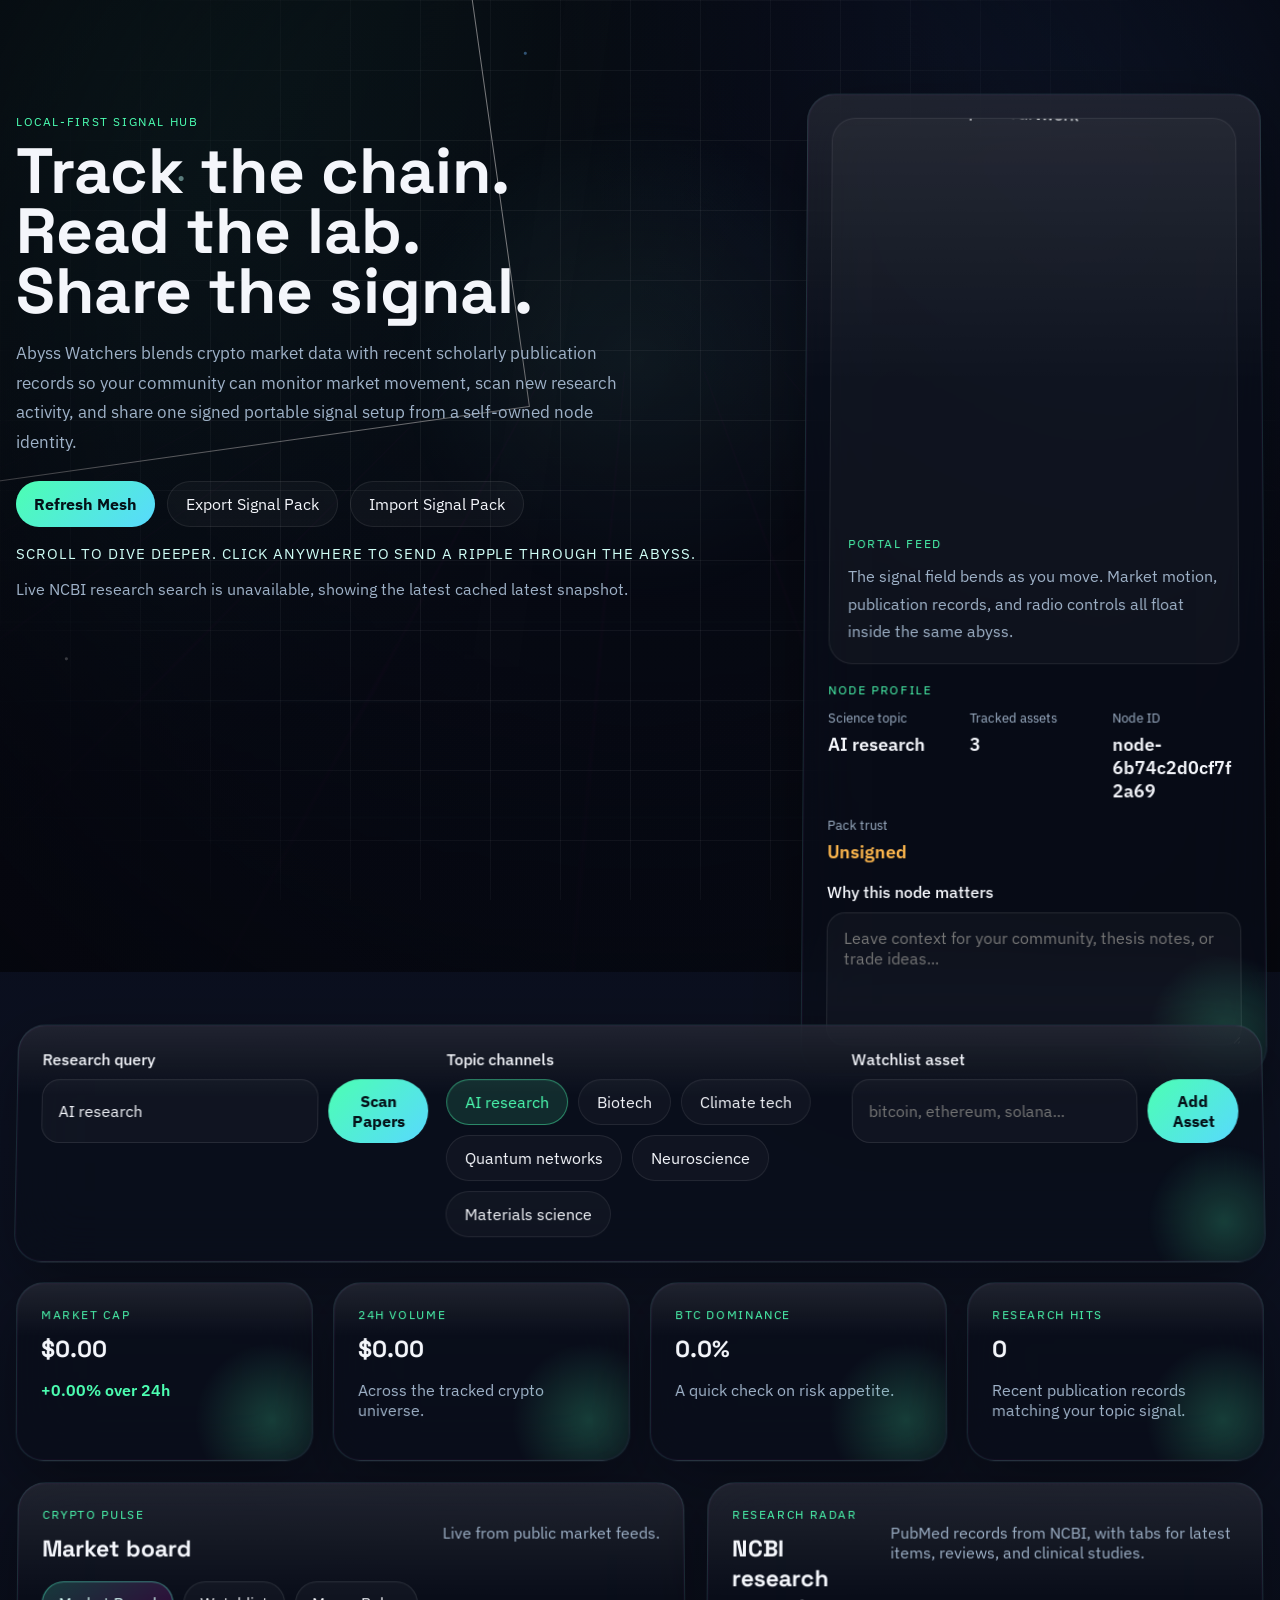
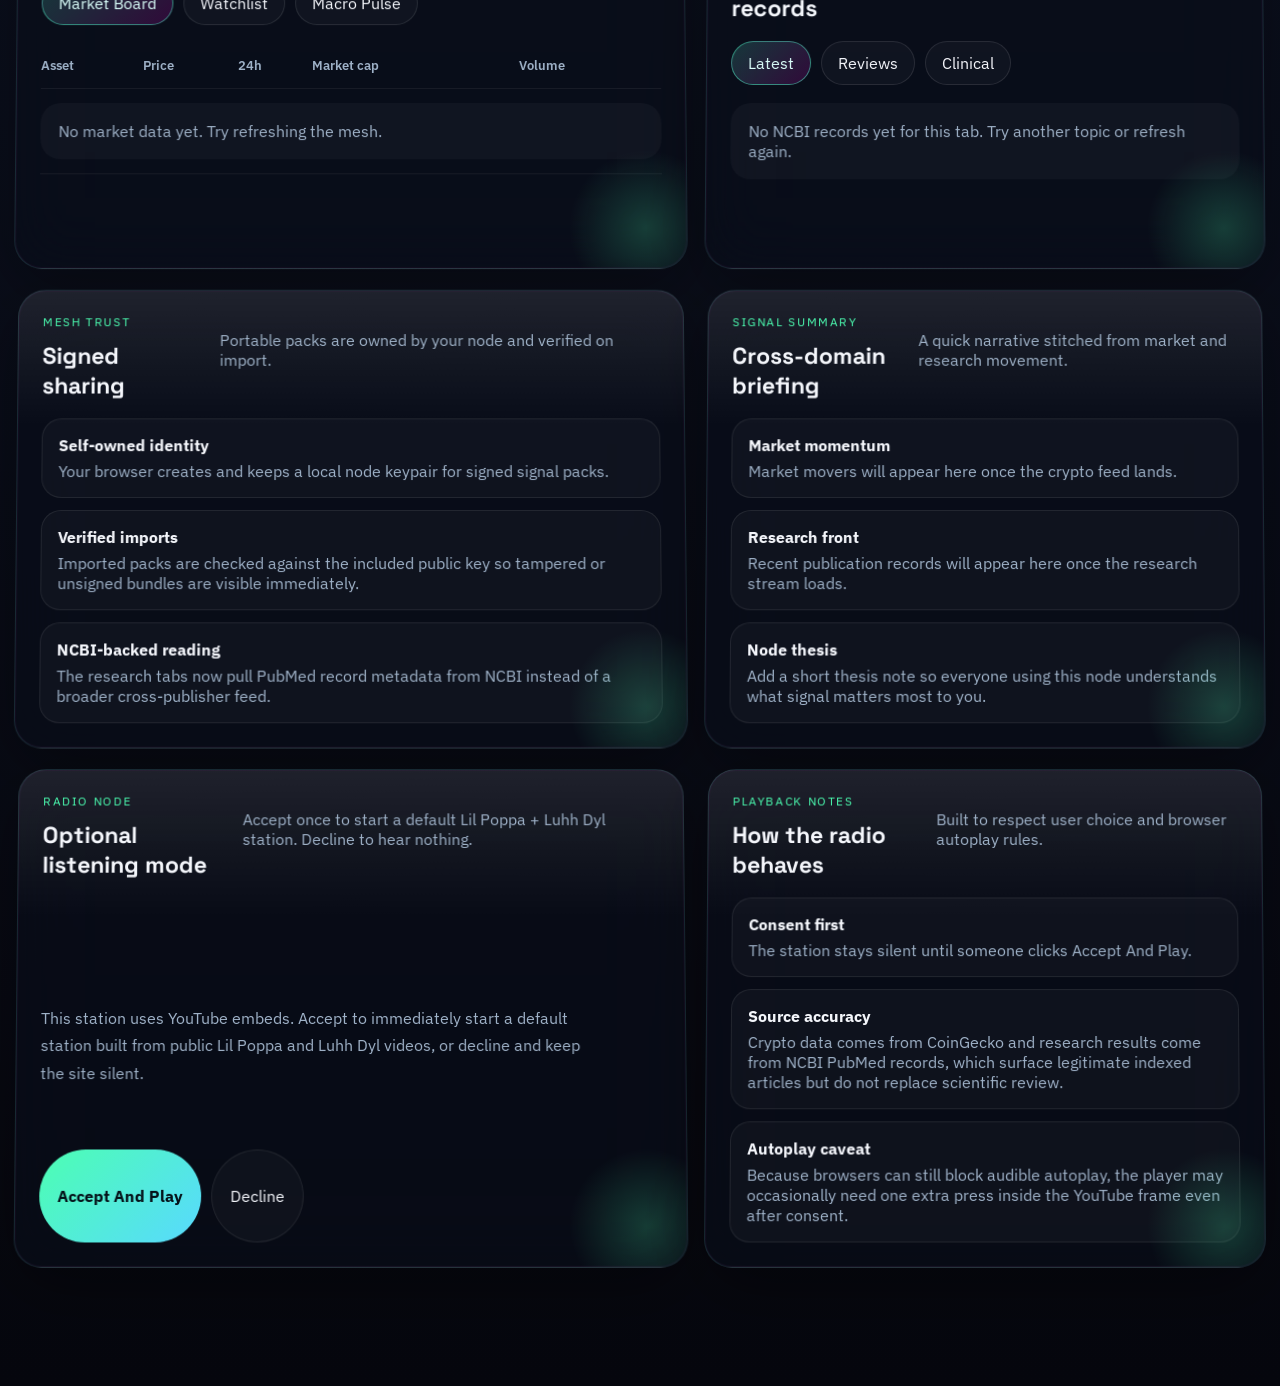
==== index.html @ 4e2d0e98 "Add files via upload" ====
<!doctype html>
<html lang="en">
  <head>
    <meta charset="UTF-8" />
    <meta name="viewport" content="width=device-width, initial-scale=1.0" />
    <meta
      name="description"
      content="A local-first signal hub for crypto market data, recent research records, and an optional opt-in radio."
    />
    <meta name="theme-color" content="#08111f" />
    <title>Abyss Watchers | Signal Mesh</title>
    <link rel="manifest" href="./manifest.json" />
    <link rel="preconnect" href="https://fonts.googleapis.com" />
    <link rel="preconnect" href="https://fonts.gstatic.com" crossorigin />
    <link
      href="https://fonts.googleapis.com/css2?family=Space+Grotesk:wght@400;500;700&family=IBM+Plex+Sans:wght@400;500;600&display=swap"
      rel="stylesheet"
    />
    <link rel="stylesheet" href="./styles.css" />
  </head>
  <body>
    <div id="abyssStage" class="abyss-stage" aria-hidden="true">
      <div class="abyss-stars"></div>
      <div class="abyss-grid-plane"></div>
      <img
        class="abyss-logo-layer abyss-logo-echo"
        src="./assets/abyss-watchers-logo.PNG"
        alt=""
      />
      <img
        class="abyss-logo-layer abyss-logo-core"
        src="./assets/abyss-watchers-logo.PNG"
        alt=""
      />
      <div class="abyss-vignette"></div>
    </div>
    <div class="background-grid" aria-hidden="true"></div>
    <div class="page-shell">
      <header class="hero">
        <div class="hero-copy">
          <p class="eyebrow">Local-first Signal Hub</p>
          <h1>Track the chain. Read the lab. Share the signal.</h1>
          <p class="hero-text">
            Abyss Watchers blends crypto market data with recent scholarly
            publication records so your community can monitor market movement,
            scan new research activity, and share one signed portable signal
            setup from a self-owned node identity.
          </p>
          <div class="hero-actions">
            <button id="refreshAll" class="primary-button" type="button">
              Refresh Mesh
            </button>
            <button id="sharePack" class="ghost-button" type="button">
              Export Signal Pack
            </button>
            <label class="ghost-button import-button">
              Import Signal Pack
              <input id="importPack" type="file" accept="application/json" hidden />
            </label>
          </div>
          <p class="scene-instruction">Scroll to dive deeper. Click anywhere to send a ripple through the abyss.</p>
          <p id="statusMessage" class="status-message" aria-live="polite">
            Booting local mesh...
          </p>
        </div>
        <aside class="hero-panel glass-card">
          <div class="hero-art-shell">
            <img
              class="hero-art"
              src="./assets/abyss-watchers-logo.PNG"
              alt="Abyss Watchers portal artwork"
            />
            <div class="hero-art-copy">
              <p class="panel-label">Portal Feed</p>
              <p class="hero-art-text">
                The signal field bends as you move. Market motion, publication records,
                and radio controls all float inside the same abyss.
              </p>
            </div>
          </div>
          <p class="panel-label">Node Profile</p>
          <div class="node-profile">
            <div>
              <p class="metric-label">Science topic</p>
              <p id="activeTopicLabel" class="metric-value">AI research</p>
            </div>
            <div>
              <p class="metric-label">Tracked assets</p>
              <p id="watchlistCount" class="metric-value">0</p>
            </div>
            <div>
              <p class="metric-label">Node ID</p>
              <p id="nodeFingerprint" class="metric-value">Generating...</p>
            </div>
            <div>
              <p class="metric-label">Pack trust</p>
              <p id="packTrustStatus" class="metric-value">Unsigned</p>
            </div>
          </div>
          <div class="node-notes">
            <label for="nodeNotes">Why this node matters</label>
            <textarea
              id="nodeNotes"
              rows="5"
              placeholder="Leave context for your community, thesis notes, or trade ideas..."
            ></textarea>
          </div>
        </aside>
      </header>

      <main class="dashboard">
        <section class="control-strip glass-card">
          <div class="control-group">
            <label for="scienceQuery">Research query</label>
            <div class="search-row">
              <input
                id="scienceQuery"
                type="search"
                placeholder="Search quantum networks, biotech, climate tech..."
              />
              <button id="runResearchSearch" type="button">Scan Papers</button>
            </div>
          </div>
          <div class="control-group">
            <p>Topic channels</p>
            <div id="topicChips" class="chip-row" role="tablist" aria-label="Science topics"></div>
          </div>
          <div class="control-group">
            <label for="assetInput">Watchlist asset</label>
            <div class="search-row">
              <input
                id="assetInput"
                type="text"
                placeholder="bitcoin, ethereum, solana..."
              />
              <button id="addAsset" type="button">Add Asset</button>
            </div>
          </div>
        </section>

        <section class="overview-grid">
          <article class="glass-card overview-card">
            <p class="panel-label">Market Cap</p>
            <h2 id="globalMarketCap">$0</h2>
            <p id="marketCapChange" class="market-sentiment neutral">Waiting for feed...</p>
          </article>
          <article class="glass-card overview-card">
            <p class="panel-label">24h Volume</p>
            <h2 id="globalVolume">$0</h2>
            <p class="subtle-copy">Across the tracked crypto universe.</p>
          </article>
          <article class="glass-card overview-card">
            <p class="panel-label">BTC Dominance</p>
            <h2 id="btcDominance">0%</h2>
            <p class="subtle-copy">A quick check on risk appetite.</p>
          </article>
          <article class="glass-card overview-card">
            <p class="panel-label">Research Hits</p>
            <h2 id="paperCount">0</h2>
            <p class="subtle-copy">Recent publication records matching your topic signal.</p>
          </article>
        </section>

        <section class="content-grid">
          <article class="glass-card">
            <div class="section-heading">
              <div>
                <p class="panel-label">Crypto Pulse</p>
                <h2>Market board</h2>
              </div>
              <p class="subtle-copy">Live from public market feeds.</p>
            </div>
            <div class="tab-row" role="tablist" aria-label="Crypto views">
              <button
                class="section-tab"
                type="button"
                role="tab"
                data-tab-group="crypto"
                data-tab-id="board"
                aria-selected="true"
              >
                Market Board
              </button>
              <button
                class="section-tab"
                type="button"
                role="tab"
                data-tab-group="crypto"
                data-tab-id="watchlist"
                aria-selected="false"
              >
                Watchlist
              </button>
              <button
                class="section-tab"
                type="button"
                role="tab"
                data-tab-group="crypto"
                data-tab-id="pulse"
                aria-selected="false"
              >
                Macro Pulse
              </button>
            </div>
            <div id="cryptoPaneBoard" class="tab-pane">
              <div class="table-shell">
                <table>
                  <thead>
                    <tr>
                      <th>Asset</th>
                      <th>Price</th>
                      <th>24h</th>
                      <th>Market cap</th>
                      <th>Volume</th>
                    </tr>
                  </thead>
                  <tbody id="marketTableBody"></tbody>
                </table>
              </div>
            </div>
            <div id="cryptoPaneWatchlist" class="tab-pane hidden">
              <div id="watchlist" class="watchlist"></div>
            </div>
            <div id="cryptoPanePulse" class="tab-pane hidden">
              <div id="marketInsights" class="summary-panel"></div>
            </div>
          </article>

          <article class="glass-card">
            <div class="section-heading">
              <div>
                <p class="panel-label">Research Radar</p>
                <h2>NCBI research records</h2>
              </div>
              <p class="subtle-copy">PubMed records from NCBI, with tabs for latest items, reviews, and clinical studies.</p>
            </div>
            <div class="tab-row" role="tablist" aria-label="Research views">
              <button
                class="section-tab"
                type="button"
                role="tab"
                data-tab-group="research"
                data-tab-id="latest"
                aria-selected="true"
              >
                Latest
              </button>
              <button
                class="section-tab"
                type="button"
                role="tab"
                data-tab-group="research"
                data-tab-id="reviews"
                aria-selected="false"
              >
                Reviews
              </button>
              <button
                class="section-tab"
                type="button"
                role="tab"
                data-tab-group="research"
                data-tab-id="clinical"
                aria-selected="false"
              >
                Clinical
              </button>
            </div>
            <div id="paperFeed" class="paper-feed"></div>
          </article>
        </section>

        <section class="content-grid">
          <article class="glass-card">
            <div class="section-heading">
              <div>
                <p class="panel-label">Mesh Trust</p>
                <h2>Signed sharing</h2>
              </div>
              <p class="subtle-copy">
                Portable packs are owned by your node and verified on import.
              </p>
            </div>
            <div class="summary-panel">
              <article class="summary-point">
                <h3>Self-owned identity</h3>
                <p>Your browser creates and keeps a local node keypair for signed signal packs.</p>
              </article>
              <article class="summary-point">
                <h3>Verified imports</h3>
                <p>Imported packs are checked against the included public key so tampered or unsigned bundles are visible immediately.</p>
              </article>
              <article class="summary-point">
                <h3>NCBI-backed reading</h3>
                <p>The research tabs now pull PubMed record metadata from NCBI instead of a broader cross-publisher feed.</p>
              </article>
            </div>
          </article>

          <article class="glass-card">
            <div class="section-heading">
              <div>
                <p class="panel-label">Signal Summary</p>
                <h2>Cross-domain briefing</h2>
              </div>
              <p class="subtle-copy">A quick narrative stitched from market and research movement.</p>
            </div>
            <div id="summaryPanel" class="summary-panel"></div>
          </article>
        </section>

        <section class="content-grid">
          <article class="glass-card radio-card">
            <div class="section-heading">
              <div>
                <p class="panel-label">Radio Node</p>
                <h2>Optional listening mode</h2>
              </div>
              <p class="subtle-copy">Accept once to start a default Lil Poppa + Luhh Dyl station. Decline to hear nothing.</p>
            </div>

            <div id="radioConsentPanel" class="radio-consent">
              <p class="radio-copy">
                This station uses YouTube embeds. Accept to immediately start a
                default station built from public Lil Poppa and Luhh Dyl videos,
                or decline and keep the site silent.
              </p>
              <div class="radio-actions">
                <button id="acceptRadio" class="primary-button" type="button">
                  Accept And Play
                </button>
                <button id="declineRadio" class="ghost-button" type="button">
                  Decline
                </button>
              </div>
            </div>

            <div id="radioControls" class="radio-controls hidden">
              <div class="control-group">
                <p>Quick artist fills</p>
                <div class="chip-row">
                  <button class="topic-chip" type="button" data-radio-fill="Lil Poppa mix">
                    Lil Poppa
                  </button>
                  <button class="topic-chip" type="button" data-radio-fill="Luhh Dyl mix">
                    Luhh Dyl
                  </button>
                </div>
              </div>

              <div class="control-group">
                <label for="radioInput">YouTube link or ID</label>
                <div class="search-row">
                  <input
                    id="radioInput"
                    type="text"
                    placeholder="Paste a YouTube video or playlist link to start the station"
                  />
                  <button id="loadRadio" type="button">Load Station</button>
                </div>
              </div>

              <div class="radio-actions">
                <button id="openYoutubeSearch" class="ghost-button" type="button">
                  Search On YouTube
                </button>
                <button id="stopRadio" class="ghost-button" type="button">
                  Stop Radio
                </button>
              </div>

              <p id="radioStatus" class="status-message">
                Pick a YouTube link or use a quick fill, then load the station.
              </p>

              <div id="radioPlayerShell" class="radio-player-shell hidden">
                <iframe
                  id="radioPlayer"
                  class="radio-player"
                  title="Abyss Watchers radio"
                  allow="autoplay; encrypted-media; picture-in-picture"
                  referrerpolicy="strict-origin-when-cross-origin"
                ></iframe>
              </div>
            </div>
          </article>

          <article class="glass-card">
            <div class="section-heading">
              <div>
                <p class="panel-label">Playback Notes</p>
                <h2>How the radio behaves</h2>
              </div>
              <p class="subtle-copy">Built to respect user choice and browser autoplay rules.</p>
            </div>
            <div class="summary-panel">
              <article class="summary-point">
                <h3>Consent first</h3>
                <p>The station stays silent until someone clicks Accept And Play.</p>
              </article>
              <article class="summary-point">
                <h3>Source accuracy</h3>
                <p>Crypto data comes from CoinGecko and research results come from NCBI PubMed records, which surface legitimate indexed articles but do not replace scientific review.</p>
              </article>
              <article class="summary-point">
                <h3>Autoplay caveat</h3>
                <p>Because browsers can still block audible autoplay, the player may occasionally need one extra press inside the YouTube frame even after consent.</p>
              </article>
            </div>
          </article>
        </section>
      </main>
    </div>

    <template id="topicChipTemplate">
      <button class="topic-chip" type="button" role="tab" aria-selected="false"></button>
    </template>

    <script src="./app.js" defer></script>
  </body>
</html>
---- styles.css ----
:root {
  --bg: #08111f;
  --bg-soft: rgba(9, 18, 32, 0.82);
  --panel: rgba(9, 18, 32, 0.72);
  --panel-strong: rgba(16, 30, 52, 0.94);
  --text: #f4f6fb;
  --muted: #9eb1c7;
  --accent: #4cffb2;
  --accent-strong: #00d68f;
  --warm: #ffb84d;
  --danger: #ff6b7d;
  --border: rgba(255, 255, 255, 0.08);
  --shadow: 0 30px 80px rgba(0, 0, 0, 0.32);
  --radius-xl: 28px;
  --radius-lg: 20px;
  --scene-drift-x: 0px;
  --scene-drift-y: 0px;
  --scene-rotate: -8deg;
  --scene-zoom: 1;
  --scene-card-shift: 0px;
  --pulse-x: 50%;
  --pulse-y: 50%;
}

* {
  box-sizing: border-box;
}

html {
  color-scheme: dark;
}

body {
  margin: 0;
  min-height: 100vh;
  font-family: "IBM Plex Sans", sans-serif;
  color: var(--text);
  background:
    radial-gradient(circle at top left, rgba(76, 255, 178, 0.12), transparent 24%),
    radial-gradient(circle at top right, rgba(72, 145, 255, 0.18), transparent 22%),
    linear-gradient(180deg, #060710 0%, #0b1020 38%, #05060d 100%);
  overflow-x: hidden;
}

body::before {
  content: "";
  position: fixed;
  inset: 0;
  background:
    radial-gradient(circle at var(--pulse-x) var(--pulse-y), rgba(255, 0, 224, 0.18), transparent 0),
    radial-gradient(circle at 50% 40%, rgba(145, 255, 244, 0.11), transparent 30%);
  opacity: 0.9;
  pointer-events: none;
  z-index: 0;
}

body.scene-pulse::before {
  animation: pulse-wave 900ms ease-out forwards;
}

.abyss-stage {
  position: fixed;
  inset: -8vh -6vw;
  z-index: 0;
  overflow: hidden;
  pointer-events: none;
  transform:
    translate3d(var(--scene-drift-x), var(--scene-drift-y), 0)
    scale(var(--scene-zoom));
  transition: transform 220ms ease-out;
}

.abyss-logo-layer,
.abyss-stars,
.abyss-grid-plane,
.abyss-vignette {
  position: absolute;
  inset: 0;
}

.abyss-stars {
  background:
    radial-gradient(circle at 18% 24%, rgba(188, 255, 249, 0.88) 0 2px, transparent 3px),
    radial-gradient(circle at 82% 22%, rgba(255, 0, 228, 0.8) 0 2px, transparent 3px),
    radial-gradient(circle at 72% 74%, rgba(84, 255, 210, 0.75) 0 2px, transparent 3px),
    radial-gradient(circle at 10% 70%, rgba(255, 255, 255, 0.7) 0 1px, transparent 2px),
    radial-gradient(circle at 42% 12%, rgba(109, 184, 255, 0.65) 0 1px, transparent 2px);
  filter: blur(0.2px);
  opacity: 0.9;
  transform: translate3d(calc(var(--scene-drift-x) * -0.5), calc(var(--scene-drift-y) * -0.4), 0);
}

.abyss-grid-plane {
  background-image:
    linear-gradient(rgba(122, 247, 255, 0.11) 1px, transparent 1px),
    linear-gradient(90deg, rgba(255, 0, 217, 0.12) 1px, transparent 1px);
  background-size: 64px 64px;
  opacity: 0.25;
  transform:
    perspective(1200px)
    rotateX(78deg)
    translateY(44vh)
    scale(1.8);
  transform-origin: center;
}

.abyss-logo-layer {
  width: min(84vw, 1080px);
  height: min(84vw, 1080px);
  margin: auto;
  top: 50%;
  left: 50%;
  inset: auto;
  transform-origin: center;
}

.abyss-logo-core {
  transform:
    translate(-50%, -48%)
    rotate(var(--scene-rotate))
    scale(calc(1 + (var(--scene-zoom) - 1) * 0.9));
  filter: saturate(1.16) contrast(1.12) brightness(0.92) drop-shadow(0 0 48px rgba(255, 0, 225, 0.34));
  opacity: 0.9;
}

.abyss-logo-echo {
  transform:
    translate(calc(-50% + (var(--scene-drift-x) * -0.32)), calc(-48% + (var(--scene-drift-y) * -0.32)))
    rotate(calc(var(--scene-rotate) * -1))
    scale(1.24);
  filter: blur(18px) saturate(1.7);
  opacity: 0.4;
  mix-blend-mode: screen;
}

.abyss-vignette {
  background:
    radial-gradient(circle at center, transparent 26%, rgba(5, 6, 13, 0.18) 58%, rgba(5, 6, 13, 0.92) 100%),
    linear-gradient(180deg, rgba(4, 6, 12, 0.12), rgba(4, 6, 12, 0.65));
}

button,
input,
textarea {
  font: inherit;
}

button {
  cursor: pointer;
  border: 0;
}

.background-grid {
  position: fixed;
  inset: 0;
  background-image:
    linear-gradient(rgba(255, 255, 255, 0.05) 1px, transparent 1px),
    linear-gradient(90deg, rgba(255, 255, 255, 0.05) 1px, transparent 1px);
  background-size: 70px 70px;
  mask-image: radial-gradient(circle at center, black 45%, transparent 90%);
  pointer-events: none;
}

.page-shell {
  position: relative;
  z-index: 1;
  width: min(1380px, calc(100% - 32px));
  margin: 0 auto;
  padding: 32px 0 120px;
}

.hero,
.content-grid,
.overview-grid {
  display: grid;
  gap: 20px;
}

.hero {
  grid-template-columns: 1.5fr 0.9fr;
  align-items: stretch;
  margin-bottom: 28px;
  min-height: 92vh;
  padding-top: 6vh;
}

.hero-copy,
.glass-card {
  position: relative;
  overflow: hidden;
}

.hero-copy {
  padding: 28px 0;
  transform: translateY(calc(var(--scene-card-shift) * -0.35));
}

.eyebrow,
.panel-label {
  margin: 0 0 12px;
  text-transform: uppercase;
  letter-spacing: 0.14em;
  font-size: 0.72rem;
  color: var(--accent);
}

h1,
h2 {
  margin: 0;
  font-family: "Space Grotesk", sans-serif;
}

h1 {
  max-width: 14ch;
  font-size: clamp(3rem, 5vw, 5.6rem);
  line-height: 0.94;
}

h2 {
  font-size: clamp(1.45rem, 1.8vw, 2rem);
}

.hero-text,
.subtle-copy,
.status-message,
.paper-meta,
.summary-panel p,
.watchlist-item p {
  color: var(--muted);
}

.hero-text {
  max-width: 62ch;
  font-size: 1.05rem;
  line-height: 1.75;
  margin: 18px 0 24px;
}

.scene-instruction {
  margin: 0 0 14px;
  color: #cffef6;
  font-size: 0.95rem;
  letter-spacing: 0.06em;
  text-transform: uppercase;
}

.hero-actions {
  display: flex;
  gap: 12px;
  flex-wrap: wrap;
  margin-bottom: 16px;
}

.primary-button,
.ghost-button,
.search-row button,
.watchlist-item button,
.topic-chip {
  border-radius: 999px;
  padding: 12px 18px;
  transition:
    transform 180ms ease,
    background 180ms ease,
    border-color 180ms ease;
}

.primary-button,
.search-row button {
  background: linear-gradient(135deg, var(--accent) 0%, #58d9ff 100%);
  color: #041118;
  font-weight: 700;
}

.ghost-button,
.watchlist-item button,
.topic-chip {
  background: rgba(255, 255, 255, 0.03);
  color: var(--text);
  border: 1px solid var(--border);
}

.primary-button:hover,
.ghost-button:hover,
.search-row button:hover,
.watchlist-item button:hover,
.topic-chip:hover {
  transform: translateY(-1px);
}

.glass-card {
  background:
    linear-gradient(180deg, rgba(255, 255, 255, 0.09), transparent 30%),
    rgba(8, 13, 24, 0.68);
  border: 1px solid rgba(140, 255, 248, 0.12);
  border-radius: var(--radius-xl);
  box-shadow:
    0 20px 70px rgba(0, 0, 0, 0.36),
    inset 0 0 0 1px rgba(255, 0, 230, 0.04);
  backdrop-filter: blur(30px);
  padding: 24px;
  transform:
    perspective(900px)
    translateY(calc(var(--scene-card-shift) * -0.2))
    rotateX(1.6deg);
}

.hero-panel::after,
.glass-card::after {
  content: "";
  position: absolute;
  inset: auto -40px -40px auto;
  width: 160px;
  height: 160px;
  background: radial-gradient(circle, rgba(76, 255, 178, 0.2), transparent 68%);
  pointer-events: none;
}

.hero-art-shell {
  margin-bottom: 18px;
  border-radius: 24px;
  overflow: hidden;
  border: 1px solid rgba(255, 255, 255, 0.08);
  background: rgba(255, 255, 255, 0.03);
}

.hero-art {
  display: block;
  width: 100%;
  aspect-ratio: 1 / 1;
  object-fit: cover;
  transform:
    scale(1.08)
    translate3d(calc(var(--scene-drift-x) * -0.2), calc(var(--scene-drift-y) * -0.2), 0)
    rotate(calc(var(--scene-rotate) * -0.25));
  filter: saturate(1.12) contrast(1.06);
}

.hero-art-copy {
  padding: 16px 18px 18px;
}

.hero-art-text {
  margin: 0;
  color: var(--muted);
  line-height: 1.7;
}

.node-profile {
  display: grid;
  grid-template-columns: repeat(3, minmax(0, 1fr));
  gap: 14px;
  margin-bottom: 18px;
}

.metric-label {
  margin: 0 0 6px;
  font-size: 0.8rem;
  color: var(--muted);
}

.metric-value {
  margin: 0;
  font-size: 1.1rem;
  font-weight: 600;
  word-break: break-word;
}

.node-notes label,
.control-group label,
.control-group p {
  display: block;
  margin: 0 0 10px;
  color: var(--text);
  font-weight: 500;
}

textarea,
input {
  width: 100%;
  background: rgba(255, 255, 255, 0.03);
  border: 1px solid rgba(255, 255, 255, 0.09);
  border-radius: 18px;
  color: var(--text);
  padding: 14px 16px;
}

textarea {
  resize: vertical;
  min-height: 120px;
}

.dashboard {
  display: grid;
  gap: 20px;
  position: relative;
}

.control-strip {
  display: grid;
  grid-template-columns: repeat(3, minmax(0, 1fr));
  gap: 18px;
  margin-top: -8vh;
}

.search-row {
  display: flex;
  gap: 10px;
}

.chip-row,
.watchlist {
  display: flex;
  gap: 10px;
  flex-wrap: wrap;
}

.topic-chip[aria-selected="true"] {
  background: rgba(76, 255, 178, 0.12);
  border-color: rgba(76, 255, 178, 0.45);
  color: var(--accent);
}

.overview-grid {
  grid-template-columns: repeat(4, minmax(0, 1fr));
}

.overview-card h2 {
  margin-bottom: 8px;
}

.market-sentiment {
  font-weight: 600;
}

.market-sentiment.positive,
.change-up {
  color: var(--accent);
}

.market-sentiment.negative,
.change-down {
  color: var(--danger);
}

.trust-verified {
  color: var(--accent);
}

.trust-warning {
  color: var(--warm);
}

.trust-error {
  color: var(--danger);
}

.content-grid {
  grid-template-columns: 1.2fr 1fr;
}

.section-heading {
  display: flex;
  justify-content: space-between;
  gap: 16px;
  align-items: start;
  margin-bottom: 18px;
}

.tab-row {
  display: flex;
  gap: 10px;
  flex-wrap: wrap;
  margin-bottom: 18px;
}

.section-tab {
  border-radius: 999px;
  padding: 11px 16px;
  background: rgba(255, 255, 255, 0.03);
  color: var(--text);
  border: 1px solid rgba(255, 255, 255, 0.1);
  transition:
    transform 180ms ease,
    border-color 180ms ease,
    background 180ms ease;
}

.section-tab[aria-selected="true"] {
  background: linear-gradient(135deg, rgba(84, 255, 210, 0.18), rgba(255, 0, 225, 0.16));
  border-color: rgba(84, 255, 210, 0.45);
  color: #dbfffb;
}

.section-tab:hover {
  transform: translateY(-1px);
}

.tab-pane {
  min-height: 200px;
}

.table-shell {
  overflow-x: auto;
}

table {
  width: 100%;
  border-collapse: collapse;
}

th,
td {
  padding: 14px 0;
  text-align: left;
  border-bottom: 1px solid rgba(255, 255, 255, 0.06);
}

th {
  font-size: 0.82rem;
  color: var(--muted);
  font-weight: 600;
}

.asset-cell {
  display: flex;
  gap: 12px;
  align-items: center;
}

.asset-icon {
  width: 36px;
  height: 36px;
  border-radius: 50%;
  object-fit: cover;
  background: rgba(255, 255, 255, 0.05);
}

.paper-feed {
  display: grid;
  gap: 14px;
}

.hidden {
  display: none !important;
}

.paper-card,
.watchlist-item,
.summary-point {
  border-radius: var(--radius-lg);
  border: 1px solid rgba(255, 255, 255, 0.08);
  background: rgba(255, 255, 255, 0.03);
}

.paper-card {
  padding: 18px;
}

.paper-card-top {
  display: grid;
  grid-template-columns: auto 1fr;
  gap: 14px;
  align-items: start;
}

.paper-badge {
  width: 48px;
  height: 48px;
  border-radius: 16px;
  display: grid;
  place-items: center;
  background: linear-gradient(145deg, rgba(255, 0, 225, 0.24), rgba(84, 255, 210, 0.22));
  color: #f8fbff;
  font-weight: 700;
  letter-spacing: 0.08em;
}

.paper-card h3 {
  margin: 0 0 10px;
  font-size: 1.04rem;
  line-height: 1.4;
}

.paper-meta {
  margin: 0 0 8px;
  font-size: 0.9rem;
}

.paper-card a {
  color: #a9ffdf;
  text-decoration: none;
}

.paper-card a:hover {
  text-decoration: underline;
}

.paper-actions {
  display: flex;
  gap: 12px;
  flex-wrap: wrap;
  align-items: center;
}

.paper-preview-button {
  padding: 10px 14px;
}

.paper-preview {
  margin-top: 14px;
  padding: 14px;
  border-radius: 16px;
  background: rgba(255, 255, 255, 0.04);
  border: 1px solid rgba(255, 255, 255, 0.08);
}

.paper-preview p {
  margin: 0 0 10px;
  color: var(--muted);
  line-height: 1.65;
}

.paper-preview p:last-child {
  margin-bottom: 0;
}

.watchlist {
  align-items: stretch;
}

.watchlist-item {
  display: flex;
  justify-content: space-between;
  align-items: center;
  gap: 14px;
  width: 100%;
  padding: 14px 16px;
}

.watchlist-item h3,
.summary-point h3 {
  margin: 0 0 6px;
  font-size: 1rem;
}

.watchlist-item p,
.summary-panel p {
  margin: 0;
}

.summary-panel {
  display: grid;
  gap: 12px;
}

.summary-point {
  padding: 16px;
}

.radio-card,
.radio-controls,
.radio-consent {
  display: grid;
  gap: 16px;
}

.radio-copy {
  margin: 0;
  max-width: 54ch;
  color: var(--muted);
  line-height: 1.7;
}

.radio-actions {
  display: flex;
  gap: 10px;
  flex-wrap: wrap;
}

.radio-player-shell {
  border-radius: var(--radius-lg);
  overflow: hidden;
  border: 1px solid rgba(255, 255, 255, 0.08);
  background:
    linear-gradient(145deg, rgba(88, 217, 255, 0.12), rgba(76, 255, 178, 0.1)),
    rgba(255, 255, 255, 0.02);
  min-height: 360px;
}

.radio-player {
  width: 100%;
  min-height: 360px;
  border: 0;
  display: block;
}

.hero,
.dashboard > section {
  position: relative;
  z-index: 1;
}

@keyframes pulse-wave {
  0% {
    background:
      radial-gradient(circle at var(--pulse-x) var(--pulse-y), rgba(255, 0, 224, 0.38) 0 0, transparent 0),
      radial-gradient(circle at 50% 40%, rgba(145, 255, 244, 0.11), transparent 30%);
  }

  100% {
    background:
      radial-gradient(circle at var(--pulse-x) var(--pulse-y), rgba(255, 0, 224, 0) 0 360px, transparent 520px),
      radial-gradient(circle at 50% 40%, rgba(145, 255, 244, 0.11), transparent 30%);
  }
}

.empty-state {
  padding: 18px;
  border-radius: var(--radius-lg);
  background: rgba(255, 255, 255, 0.03);
  color: var(--muted);
}

@media (max-width: 1120px) {
  .hero,
  .content-grid,
  .control-strip,
  .overview-grid {
    grid-template-columns: 1fr;
  }

  .hero-copy {
    padding-top: 0;
  }

  .control-strip {
    margin-top: 0;
  }
}

@media (max-width: 700px) {
  .page-shell {
    width: min(100% - 20px, 1380px);
    padding-top: 20px;
  }

  .glass-card {
    padding: 18px;
  }

  .abyss-logo-layer {
    width: min(120vw, 760px);
    height: min(120vw, 760px);
  }

  .hero {
    min-height: auto;
    padding-top: 0;
  }

  .search-row,
  .hero-actions,
  .node-profile,
  .radio-actions {
    flex-direction: column;
    grid-template-columns: 1fr;
  }

  .search-row button,
  .primary-button,
  .ghost-button {
    width: 100%;
  }

  h1 {
    max-width: none;
  }
}

@media (prefers-reduced-motion: reduce) {
  :root {
    --scene-drift-x: 0px !important;
    --scene-drift-y: 0px !important;
    --scene-rotate: -8deg !important;
    --scene-zoom: 1 !important;
    --scene-card-shift: 0px !important;
  }

  .abyss-stage,
  .glass-card,
  .hero-art {
    transition: none;
    transform: none;
  }
}
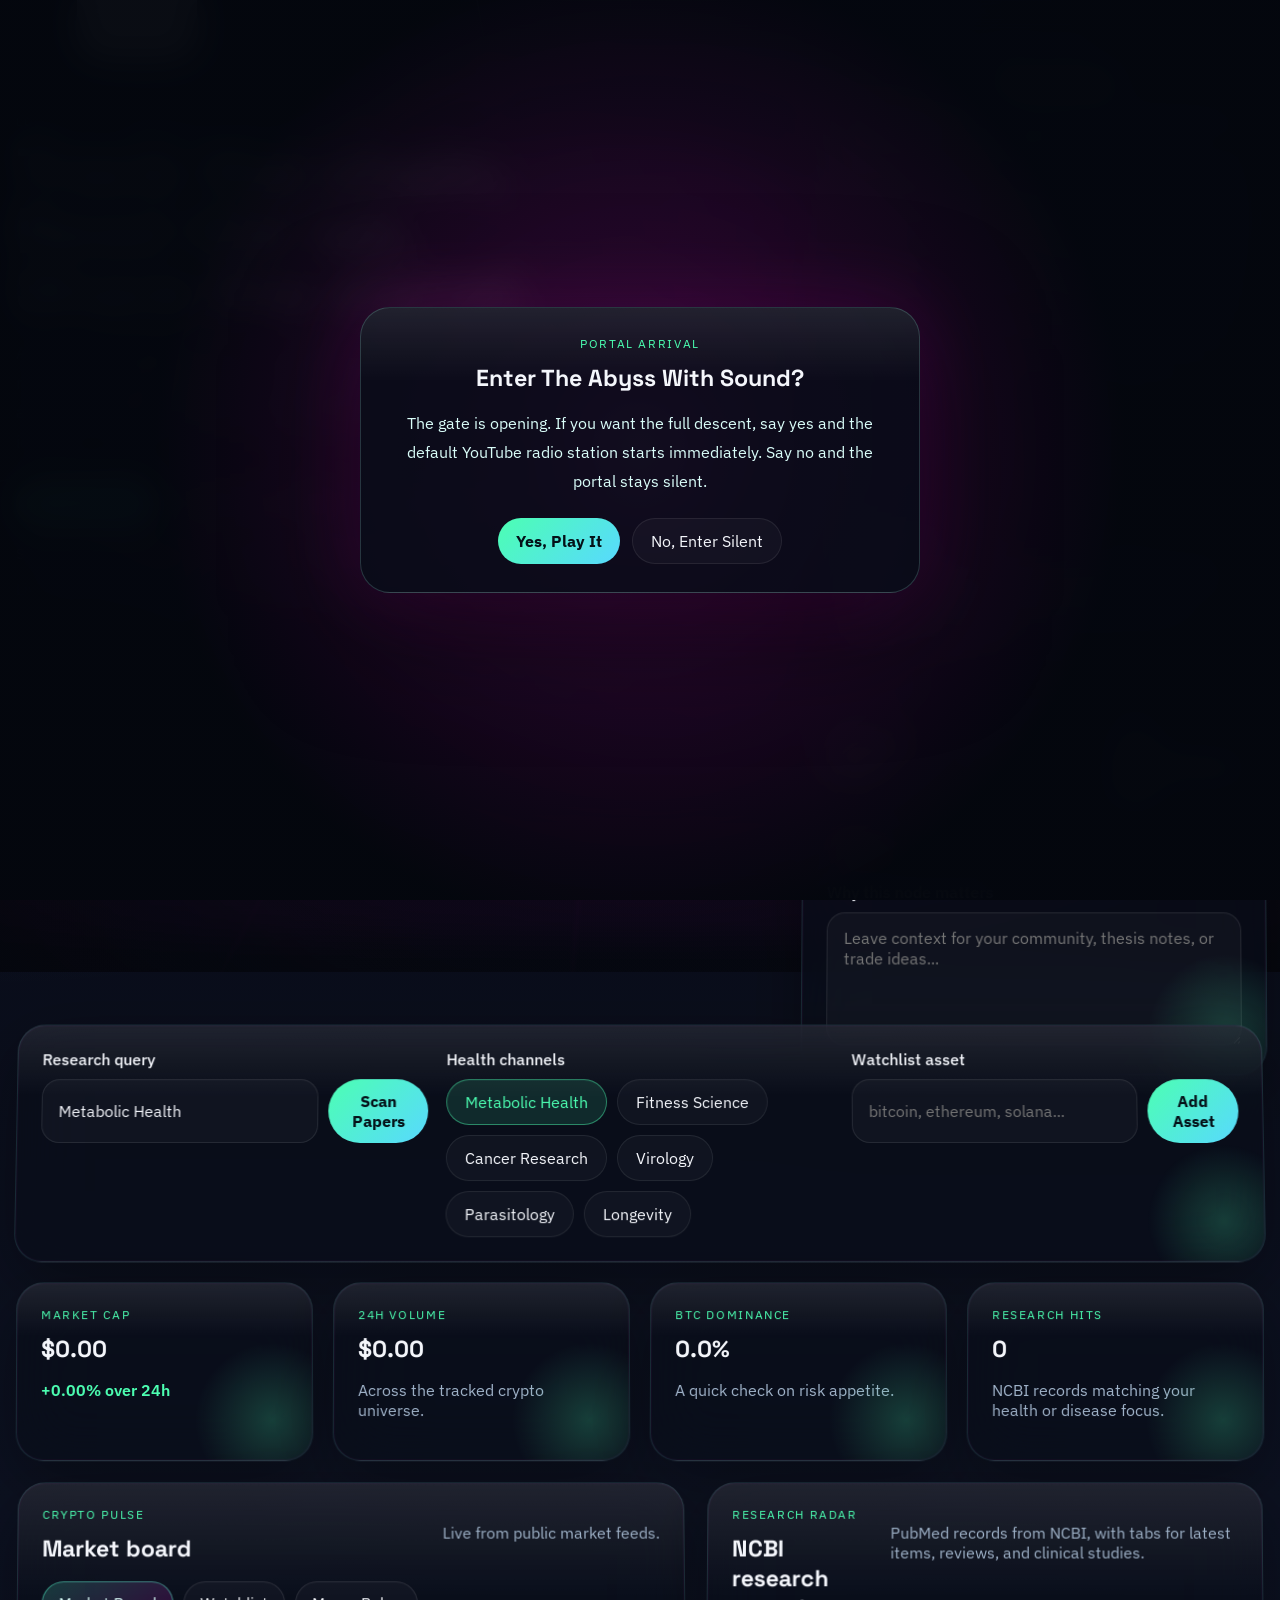
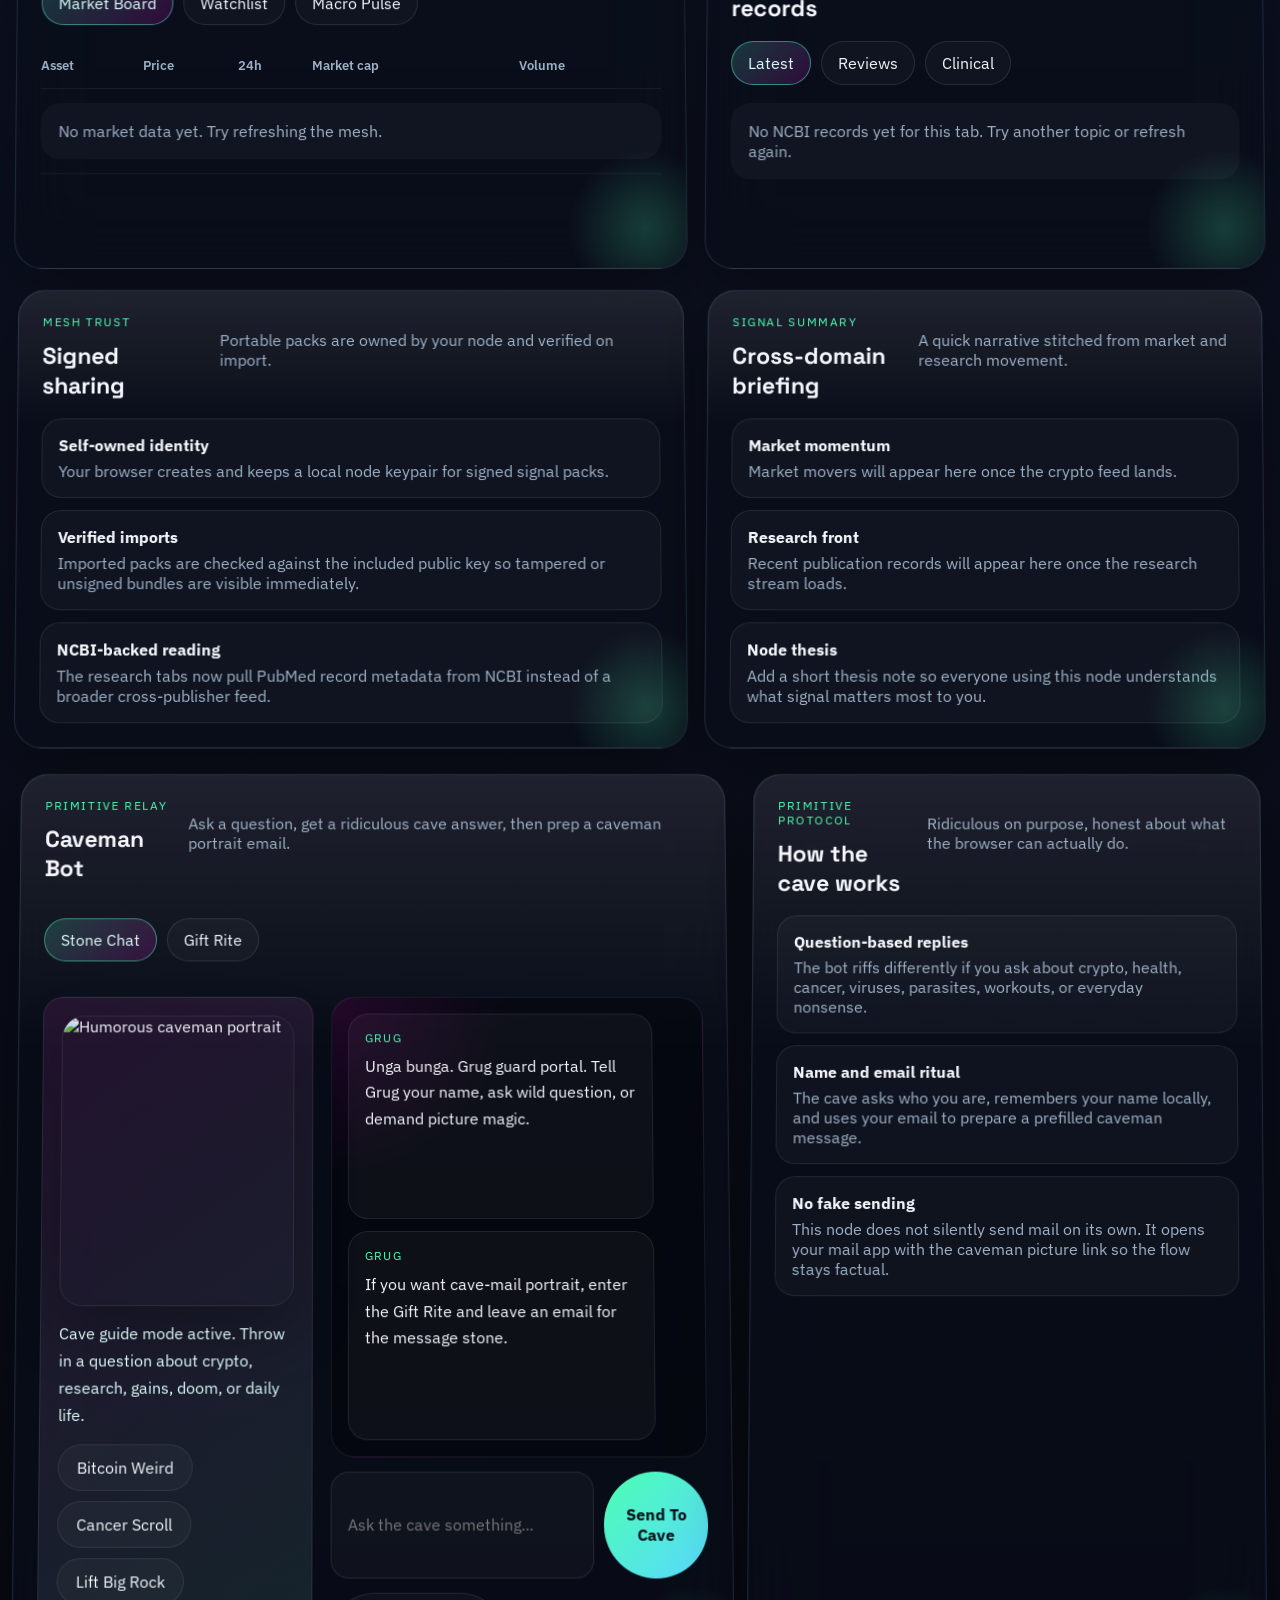
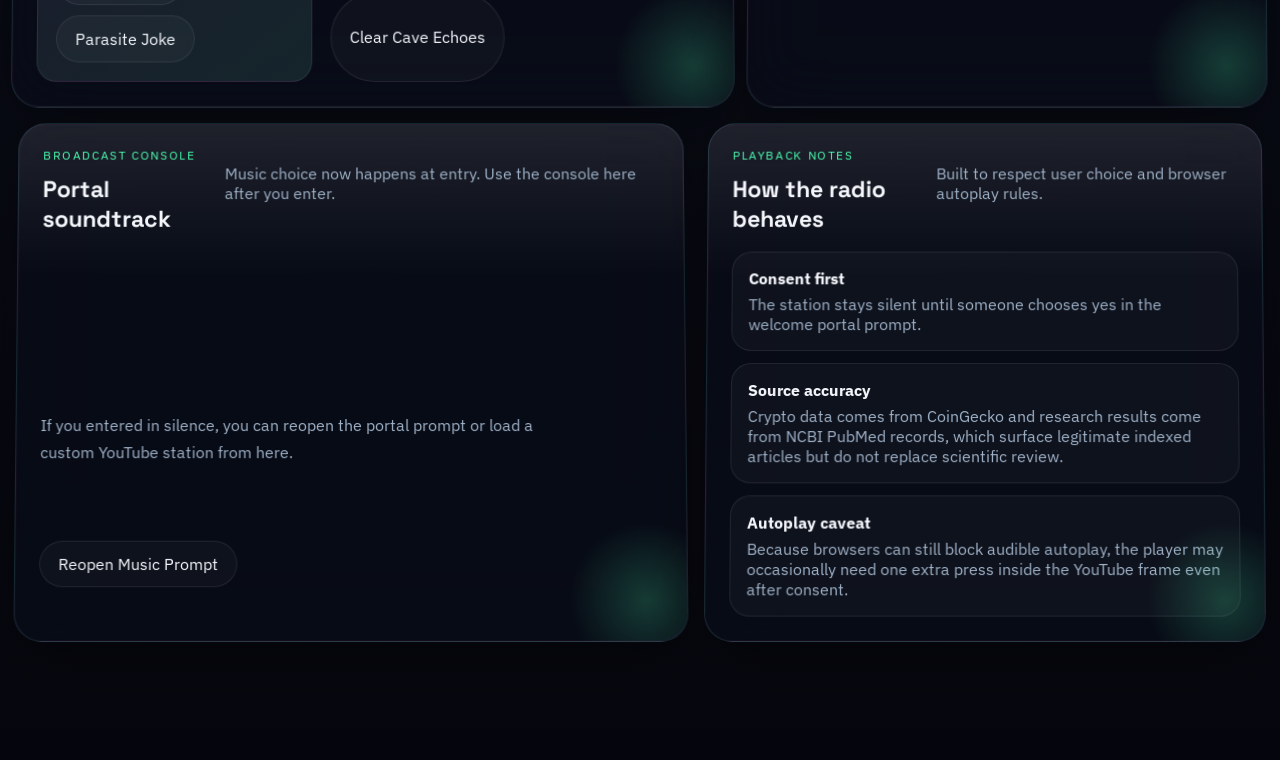
==== commit e964fa41: "Add files via upload" ====
--- a/index.html
+++ b/index.html
@@ -22,6 +22,9 @@
     <div id="abyssStage" class="abyss-stage" aria-hidden="true">
       <div class="abyss-stars"></div>
       <div class="abyss-grid-plane"></div>
+      <div class="portal-beam"></div>
+      <div class="portal-rings"></div>
+      <div class="portal-iris"></div>
       <img
         class="abyss-logo-layer abyss-logo-echo"
         src="./assets/abyss-watchers-logo.PNG"
@@ -32,10 +35,42 @@
         src="./assets/abyss-watchers-logo.PNG"
         alt=""
       />
+      <div class="portal-core-glow"></div>
       <div class="abyss-vignette"></div>
+    </div>
+    <div class="realm-hud" aria-hidden="true">
+      <p class="realm-kicker">Portal Drift</p>
+      <h2 id="realmLabel" class="realm-label">Threshold</h2>
+      <div class="realm-meter">
+        <span id="realmMeterFill" class="realm-meter-fill"></span>
+      </div>
+      <p id="realmDepthValue" class="realm-depth-value">0% depth</p>
+    </div>
+    <div id="radioWelcomeModal" class="welcome-modal hidden" role="dialog" aria-modal="true" aria-labelledby="radioWelcomeTitle">
+      <div class="welcome-modal-backdrop"></div>
+      <div class="welcome-modal-card">
+        <p class="panel-label">Portal Arrival</p>
+        <h2 id="radioWelcomeTitle">Enter The Abyss With Sound?</h2>
+        <p class="welcome-copy">
+          The gate is opening. If you want the full descent, say yes and the default YouTube radio station starts immediately.
+          Say no and the portal stays silent.
+        </p>
+        <div class="welcome-actions">
+          <button id="acceptRadio" class="primary-button" type="button">Yes, Play It</button>
+          <button id="declineRadio" class="ghost-button" type="button">No, Enter Silent</button>
+        </div>
+      </div>
     </div>
     <div class="background-grid" aria-hidden="true"></div>
     <div class="page-shell">
+      <div class="secret-cat" aria-label="Hidden cat charm">
+        <div class="secret-cat-bubble">purr</div>
+        <img
+          class="secret-cat-image"
+          src="./assets/luna.jpeg"
+          alt="A fluffy black cat peeking out from the top of the website"
+        />
+      </div>
       <header class="hero">
         <div class="hero-copy">
           <p class="eyebrow">Local-first Signal Hub</p>
@@ -49,6 +84,9 @@
           <div class="hero-actions">
             <button id="refreshAll" class="primary-button" type="button">
               Refresh Mesh
+            </button>
+            <button id="openCavemanBot" class="ghost-button" type="button">
+              Enter Caveman Cave
             </button>
             <button id="sharePack" class="ghost-button" type="button">
               Export Signal Pack
@@ -81,8 +119,8 @@
           <p class="panel-label">Node Profile</p>
           <div class="node-profile">
             <div>
-              <p class="metric-label">Science topic</p>
-              <p id="activeTopicLabel" class="metric-value">AI research</p>
+              <p class="metric-label">Health focus</p>
+              <p id="activeTopicLabel" class="metric-value">Metabolic Health</p>
             </div>
             <div>
               <p class="metric-label">Tracked assets</p>
@@ -116,14 +154,14 @@
               <input
                 id="scienceQuery"
                 type="search"
-                placeholder="Search quantum networks, biotech, climate tech..."
+                placeholder="Search cardio, muscle growth, viruses, parasites, cancer..."
               />
               <button id="runResearchSearch" type="button">Scan Papers</button>
             </div>
           </div>
           <div class="control-group">
-            <p>Topic channels</p>
-            <div id="topicChips" class="chip-row" role="tablist" aria-label="Science topics"></div>
+            <p>Health channels</p>
+            <div id="topicChips" class="chip-row" role="tablist" aria-label="Health research topics"></div>
           </div>
           <div class="control-group">
             <label for="assetInput">Watchlist asset</label>
@@ -157,7 +195,7 @@
           <article class="glass-card overview-card">
             <p class="panel-label">Research Hits</p>
             <h2 id="paperCount">0</h2>
-            <p class="subtle-copy">Recent publication records matching your topic signal.</p>
+            <p class="subtle-copy">NCBI records matching your health or disease focus.</p>
           </article>
         </section>
 
@@ -309,30 +347,164 @@
           </article>
         </section>
 
+        <section class="content-grid caveman-grid">
+          <article id="cavemanSection" class="glass-card caveman-card">
+            <div class="section-heading">
+              <div>
+                <p class="panel-label">Primitive Relay</p>
+                <h2>Caveman Bot</h2>
+              </div>
+              <p class="subtle-copy">
+                Ask a question, get a ridiculous cave answer, then prep a caveman portrait email.
+              </p>
+            </div>
+            <div class="tab-row" role="tablist" aria-label="Caveman bot views">
+              <button
+                class="section-tab"
+                type="button"
+                role="tab"
+                data-tab-group="caveman"
+                data-tab-id="chat"
+                aria-selected="true"
+              >
+                Stone Chat
+              </button>
+              <button
+                class="section-tab"
+                type="button"
+                role="tab"
+                data-tab-group="caveman"
+                data-tab-id="gift"
+                aria-selected="false"
+              >
+                Gift Rite
+              </button>
+            </div>
+
+            <div id="cavemanPaneChat" class="tab-pane">
+              <div class="caveman-chat-layout">
+                <aside class="caveman-portrait-shell">
+                  <img
+                    class="caveman-portrait"
+                    src="./assets/caveman.webp"
+                    alt="Humorous caveman portrait"
+                  />
+                  <p class="caveman-caption">
+                    Cave guide mode active. Throw in a question about crypto, research, gains, doom, or daily life.
+                  </p>
+                  <div class="chip-row caveman-prompts">
+                    <button class="topic-chip" type="button" data-caveman-prompt="Why is bitcoin acting weird today?">
+                      Bitcoin Weird
+                    </button>
+                    <button class="topic-chip" type="button" data-caveman-prompt="What does new cancer research mean?">
+                      Cancer Scroll
+                    </button>
+                    <button class="topic-chip" type="button" data-caveman-prompt="How do I get stronger fast?">
+                      Lift Big Rock
+                    </button>
+                    <button class="topic-chip" type="button" data-caveman-prompt="Tell me something funny about parasites.">
+                      Parasite Joke
+                    </button>
+                  </div>
+                </aside>
+
+                <div class="caveman-chat-shell">
+                  <div id="cavemanTranscript" class="caveman-transcript" aria-live="polite"></div>
+                  <div class="search-row caveman-input-row">
+                    <input
+                      id="cavemanInput"
+                      type="text"
+                      placeholder="Ask the cave something..."
+                    />
+                    <button id="cavemanSend" type="button">Send To Cave</button>
+                  </div>
+                  <button id="cavemanClear" class="ghost-button caveman-clear" type="button">
+                    Clear Cave Echoes
+                  </button>
+                </div>
+              </div>
+            </div>
+
+            <div id="cavemanPaneGift" class="tab-pane hidden">
+              <div class="caveman-gift-grid">
+                <div class="caveman-form">
+                  <label for="cavemanName">Name</label>
+                  <input id="cavemanName" type="text" placeholder="Who enter cave?" />
+                  <label for="cavemanEmail">Email</label>
+                  <input id="cavemanEmail" type="email" placeholder="Where Grug send message stone?" />
+                  <p class="subtle-copy">
+                    The static site can prepare the email in your mail app. Real automatic sending would need a mail service.
+                  </p>
+                </div>
+
+                <div class="caveman-mail-card">
+                  <img
+                    class="caveman-mail-preview"
+                    src="./assets/caveman.webp"
+                    alt="Caveman portrait preview"
+                  />
+                  <div class="radio-actions">
+                    <button id="cavemanPrepareEmail" class="primary-button" type="button">
+                      Prepare Caveman Email
+                    </button>
+                    <a
+                      id="cavemanOpenPortrait"
+                      class="ghost-button caveman-link-button"
+                      href="./assets/caveman.webp"
+                      target="_blank"
+                      rel="noreferrer"
+                    >
+                      Open Portrait
+                    </a>
+                  </div>
+                  <p id="cavemanMailStatus" class="status-message">
+                    Enter your name and email, then let the cave prepare the message.
+                  </p>
+                </div>
+              </div>
+            </div>
+          </article>
+
+          <article class="glass-card">
+            <div class="section-heading">
+              <div>
+                <p class="panel-label">Primitive Protocol</p>
+                <h2>How the cave works</h2>
+              </div>
+              <p class="subtle-copy">Ridiculous on purpose, honest about what the browser can actually do.</p>
+            </div>
+            <div class="summary-panel">
+              <article class="summary-point">
+                <h3>Question-based replies</h3>
+                <p>The bot riffs differently if you ask about crypto, health, cancer, viruses, parasites, workouts, or everyday nonsense.</p>
+              </article>
+              <article class="summary-point">
+                <h3>Name and email ritual</h3>
+                <p>The cave asks who you are, remembers your name locally, and uses your email to prepare a prefilled caveman message.</p>
+              </article>
+              <article class="summary-point">
+                <h3>No fake sending</h3>
+                <p>This node does not silently send mail on its own. It opens your mail app with the caveman picture link so the flow stays factual.</p>
+              </article>
+            </div>
+          </article>
+        </section>
+
         <section class="content-grid">
           <article class="glass-card radio-card">
             <div class="section-heading">
               <div>
-                <p class="panel-label">Radio Node</p>
-                <h2>Optional listening mode</h2>
-              </div>
-              <p class="subtle-copy">Accept once to start a default Lil Poppa + Luhh Dyl station. Decline to hear nothing.</p>
-            </div>
-
-            <div id="radioConsentPanel" class="radio-consent">
+                <p class="panel-label">Broadcast Console</p>
+                <h2>Portal soundtrack</h2>
+              </div>
+              <p class="subtle-copy">Music choice now happens at entry. Use the console here after you enter.</p>
+            </div>
+
+            <div class="radio-console-copy">
               <p class="radio-copy">
-                This station uses YouTube embeds. Accept to immediately start a
-                default station built from public Lil Poppa and Luhh Dyl videos,
-                or decline and keep the site silent.
+                If you entered in silence, you can reopen the portal prompt or load a custom YouTube station from here.
               </p>
-              <div class="radio-actions">
-                <button id="acceptRadio" class="primary-button" type="button">
-                  Accept And Play
-                </button>
-                <button id="declineRadio" class="ghost-button" type="button">
-                  Decline
-                </button>
-              </div>
+              <button id="reopenRadioPrompt" class="ghost-button" type="button">Reopen Music Prompt</button>
             </div>
 
             <div id="radioControls" class="radio-controls hidden">
@@ -396,7 +568,7 @@
             <div class="summary-panel">
               <article class="summary-point">
                 <h3>Consent first</h3>
-                <p>The station stays silent until someone clicks Accept And Play.</p>
+                <p>The station stays silent until someone chooses yes in the welcome portal prompt.</p>
               </article>
               <article class="summary-point">
                 <h3>Source accuracy</h3>
--- a/styles.css
+++ b/styles.css
@@ -20,6 +20,8 @@
   --scene-card-shift: 0px;
   --pulse-x: 50%;
   --pulse-y: 50%;
+  --realm-progress: 0;
+  --portal-energy: 1;
 }
 
 * {
@@ -73,7 +75,11 @@
 .abyss-logo-layer,
 .abyss-stars,
 .abyss-grid-plane,
-.abyss-vignette {
+.abyss-vignette,
+.portal-beam,
+.portal-rings,
+.portal-iris,
+.portal-core-glow {
   position: absolute;
   inset: 0;
 }
@@ -104,6 +110,45 @@
   transform-origin: center;
 }
 
+.portal-beam {
+  background:
+    radial-gradient(circle at center, rgba(247, 76, 255, 0.28), transparent 18%),
+    conic-gradient(from 0deg, rgba(84, 255, 210, 0.08), rgba(255, 0, 221, 0.2), rgba(84, 255, 210, 0.08));
+  filter: blur(18px) saturate(1.25);
+  transform: scale(calc(0.94 + var(--realm-progress) * 0.12));
+  opacity: calc(0.58 + var(--realm-progress) * 0.2);
+}
+
+.portal-rings {
+  inset: 12vh 14vw;
+  margin: auto;
+  border-radius: 50%;
+  border: 1px solid rgba(163, 255, 245, 0.22);
+  box-shadow:
+    0 0 0 14px rgba(255, 0, 217, 0.06),
+    0 0 0 42px rgba(84, 255, 210, 0.05),
+    0 0 120px rgba(255, 0, 221, 0.16);
+  transform:
+    translate3d(calc(var(--scene-drift-x) * 0.15), calc(var(--scene-drift-y) * 0.15), 0)
+    scale(calc(0.92 + var(--realm-progress) * 0.18));
+  animation: portal-ring-spin 16s linear infinite;
+}
+
+.portal-iris {
+  inset: 20vh 24vw;
+  margin: auto;
+  border-radius: 50%;
+  background:
+    radial-gradient(circle at center, rgba(255, 255, 255, 0.8) 0 2%, rgba(255, 0, 228, 0.55) 9%, rgba(15, 9, 22, 0.1) 21%, transparent 40%),
+    conic-gradient(from 0deg, rgba(255, 0, 225, 0.34), rgba(84, 255, 210, 0.18), rgba(255, 0, 225, 0.34));
+  filter: blur(10px);
+  opacity: calc(0.72 + var(--realm-progress) * 0.2);
+  transform:
+    rotate(calc(var(--scene-rotate) * -1.8))
+    scale(calc(0.9 + var(--realm-progress) * 0.24));
+  animation: portal-iris-breathe 5.8s ease-in-out infinite;
+}
+
 .abyss-logo-layer {
   width: min(84vw, 1080px);
   height: min(84vw, 1080px);
@@ -118,9 +163,9 @@
   transform:
     translate(-50%, -48%)
     rotate(var(--scene-rotate))
-    scale(calc(1 + (var(--scene-zoom) - 1) * 0.9));
-  filter: saturate(1.16) contrast(1.12) brightness(0.92) drop-shadow(0 0 48px rgba(255, 0, 225, 0.34));
-  opacity: 0.9;
+    scale(calc(1 + (var(--scene-zoom) - 1) * 1.15));
+  filter: saturate(1.24) contrast(1.18) brightness(0.96) drop-shadow(0 0 66px rgba(255, 0, 225, 0.48));
+  opacity: 0.96;
 }
 
 .abyss-logo-echo {
@@ -131,6 +176,16 @@
   filter: blur(18px) saturate(1.7);
   opacity: 0.4;
   mix-blend-mode: screen;
+}
+
+.portal-core-glow {
+  inset: 26vh 33vw;
+  margin: auto;
+  border-radius: 50%;
+  background:
+    radial-gradient(circle, rgba(255, 255, 255, 0.92) 0 7%, rgba(255, 0, 228, 0.46) 15%, rgba(84, 255, 210, 0.12) 28%, transparent 56%);
+  filter: blur(18px);
+  opacity: calc(0.85 + var(--realm-progress) * 0.15);
 }
 
 .abyss-vignette {
@@ -169,6 +224,142 @@
   padding: 32px 0 120px;
 }
 
+.secret-cat {
+  position: fixed;
+  top: -8px;
+  left: clamp(20px, 6vw, 92px);
+  z-index: 4;
+  display: grid;
+  justify-items: center;
+  gap: 8px;
+  transform: translateY(-58%);
+  transition: transform 220ms ease;
+}
+
+.secret-cat:hover {
+  transform: translateY(0);
+}
+
+.secret-cat-bubble {
+  padding: 8px 14px;
+  border-radius: 999px;
+  background: rgba(255, 245, 252, 0.94);
+  color: #38162d;
+  font-family: "Space Grotesk", sans-serif;
+  font-size: 0.86rem;
+  font-weight: 700;
+  letter-spacing: 0.08em;
+  text-transform: lowercase;
+  box-shadow:
+    0 14px 34px rgba(0, 0, 0, 0.18),
+    0 0 20px rgba(255, 182, 222, 0.28);
+}
+
+.secret-cat-image {
+  width: 120px;
+  aspect-ratio: 1 / 1;
+  object-fit: cover;
+  border-radius: 26px;
+  border: 1px solid rgba(255, 255, 255, 0.58);
+  background: rgba(255, 255, 255, 0.9);
+  box-shadow:
+    0 18px 46px rgba(0, 0, 0, 0.28),
+    0 0 44px rgba(255, 255, 255, 0.18);
+}
+
+.realm-hud {
+  position: fixed;
+  top: 24px;
+  right: 24px;
+  z-index: 2;
+  width: min(280px, calc(100vw - 32px));
+  padding: 18px;
+  border-radius: 24px;
+  background: rgba(8, 12, 23, 0.52);
+  border: 1px solid rgba(166, 255, 244, 0.16);
+  backdrop-filter: blur(22px);
+  box-shadow: 0 20px 60px rgba(0, 0, 0, 0.34);
+}
+
+.welcome-modal {
+  position: fixed;
+  inset: 0;
+  z-index: 5;
+  display: grid;
+  place-items: center;
+  padding: 20px;
+}
+
+.welcome-modal-backdrop {
+  position: absolute;
+  inset: 0;
+  background:
+    radial-gradient(circle at center, rgba(255, 0, 221, 0.18), rgba(4, 7, 14, 0.88) 62%),
+    rgba(3, 5, 11, 0.82);
+  backdrop-filter: blur(16px);
+}
+
+.welcome-modal-card {
+  position: relative;
+  z-index: 1;
+  width: min(560px, 100%);
+  padding: 28px;
+  border-radius: 30px;
+  background:
+    linear-gradient(180deg, rgba(255, 255, 255, 0.09), transparent 26%),
+    rgba(9, 12, 24, 0.84);
+  border: 1px solid rgba(168, 255, 244, 0.18);
+  box-shadow:
+    0 30px 120px rgba(0, 0, 0, 0.52),
+    0 0 80px rgba(255, 0, 228, 0.18);
+  text-align: center;
+}
+
+.welcome-copy {
+  margin: 16px 0 22px;
+  color: #dafefa;
+  line-height: 1.8;
+}
+
+.welcome-actions {
+  display: flex;
+  gap: 12px;
+  justify-content: center;
+  flex-wrap: wrap;
+}
+
+.realm-kicker,
+.realm-depth-value {
+  margin: 0;
+  text-transform: uppercase;
+  letter-spacing: 0.14em;
+  font-size: 0.72rem;
+  color: #c4fff7;
+}
+
+.realm-label {
+  margin: 8px 0 12px;
+  font-size: clamp(1.1rem, 2vw, 1.5rem);
+}
+
+.realm-meter {
+  width: 100%;
+  height: 10px;
+  border-radius: 999px;
+  background: rgba(255, 255, 255, 0.08);
+  overflow: hidden;
+  margin-bottom: 12px;
+}
+
+.realm-meter-fill {
+  display: block;
+  height: 100%;
+  width: calc(var(--realm-progress) * 100%);
+  border-radius: inherit;
+  background: linear-gradient(90deg, #6dffe0, #ff31e9);
+  box-shadow: 0 0 28px rgba(255, 49, 233, 0.5);
+}
+
 .hero,
 .content-grid,
 .overview-grid {
@@ -238,10 +429,11 @@
 
 .scene-instruction {
   margin: 0 0 14px;
-  color: #cffef6;
+  color: #f2deff;
   font-size: 0.95rem;
   letter-spacing: 0.06em;
   text-transform: uppercase;
+  text-shadow: 0 0 18px rgba(255, 0, 221, 0.32);
 }
 
 .hero-actions {
@@ -664,6 +856,14 @@
   gap: 16px;
 }
 
+.radio-console-copy {
+  display: flex;
+  justify-content: space-between;
+  gap: 16px;
+  align-items: center;
+  flex-wrap: wrap;
+}
+
 .radio-copy {
   margin: 0;
   max-width: 54ch;
@@ -694,6 +894,136 @@
   display: block;
 }
 
+.caveman-grid {
+  grid-template-columns: 1.28fr 0.92fr;
+}
+
+.caveman-card {
+  display: grid;
+  gap: 18px;
+}
+
+.caveman-chat-layout,
+.caveman-gift-grid {
+  display: grid;
+  gap: 18px;
+}
+
+.caveman-chat-layout {
+  grid-template-columns: 0.84fr 1.16fr;
+}
+
+.caveman-gift-grid {
+  grid-template-columns: 0.78fr 1.22fr;
+}
+
+.caveman-portrait-shell,
+.caveman-mail-card {
+  padding: 18px;
+  border-radius: var(--radius-lg);
+  border: 1px solid rgba(255, 255, 255, 0.08);
+  background:
+    linear-gradient(145deg, rgba(255, 0, 225, 0.08), rgba(84, 255, 210, 0.08)),
+    rgba(255, 255, 255, 0.03);
+}
+
+.caveman-portrait-shell,
+.caveman-chat-shell,
+.caveman-form,
+.caveman-mail-card {
+  display: grid;
+  gap: 14px;
+}
+
+.caveman-portrait,
+.caveman-mail-preview {
+  width: 100%;
+  border-radius: 22px;
+  object-fit: cover;
+  border: 1px solid rgba(255, 255, 255, 0.08);
+  box-shadow: 0 24px 60px rgba(0, 0, 0, 0.28);
+}
+
+.caveman-portrait {
+  aspect-ratio: 4 / 5;
+}
+
+.caveman-mail-preview {
+  aspect-ratio: 4 / 3;
+}
+
+.caveman-caption {
+  margin: 0;
+  color: #defcfb;
+  line-height: 1.7;
+}
+
+.caveman-prompts {
+  align-items: stretch;
+}
+
+.caveman-transcript {
+  min-height: 420px;
+  max-height: 520px;
+  overflow: auto;
+  padding: 16px;
+  border-radius: 24px;
+  border: 1px solid rgba(255, 255, 255, 0.08);
+  background:
+    radial-gradient(circle at top left, rgba(255, 0, 221, 0.12), transparent 30%),
+    rgba(3, 5, 11, 0.58);
+  display: grid;
+  gap: 12px;
+}
+
+.caveman-bubble {
+  max-width: 90%;
+  padding: 14px 16px;
+  border-radius: 20px;
+  border: 1px solid rgba(255, 255, 255, 0.08);
+}
+
+.caveman-bubble p {
+  margin: 0;
+  line-height: 1.65;
+}
+
+.caveman-bubble-bot {
+  background: rgba(255, 255, 255, 0.04);
+}
+
+.caveman-bubble-user {
+  margin-left: auto;
+  background: linear-gradient(145deg, rgba(84, 255, 210, 0.15), rgba(255, 0, 225, 0.16));
+}
+
+.caveman-speaker {
+  margin-bottom: 6px !important;
+  text-transform: uppercase;
+  letter-spacing: 0.12em;
+  font-size: 0.72rem;
+  color: var(--accent);
+}
+
+.caveman-input-row {
+  align-items: stretch;
+}
+
+.caveman-clear {
+  justify-self: start;
+}
+
+.caveman-form {
+  align-content: start;
+}
+
+.caveman-link-button {
+  display: inline-flex;
+  align-items: center;
+  justify-content: center;
+  text-decoration: none;
+}
+
 .hero,
 .dashboard > section {
   position: relative;
@@ -714,6 +1044,33 @@
   }
 }
 
+@keyframes portal-ring-spin {
+  from {
+    transform:
+      translate3d(calc(var(--scene-drift-x) * 0.15), calc(var(--scene-drift-y) * 0.15), 0)
+      rotate(0deg)
+      scale(calc(0.92 + var(--realm-progress) * 0.18));
+  }
+
+  to {
+    transform:
+      translate3d(calc(var(--scene-drift-x) * 0.15), calc(var(--scene-drift-y) * 0.15), 0)
+      rotate(360deg)
+      scale(calc(0.92 + var(--realm-progress) * 0.18));
+  }
+}
+
+@keyframes portal-iris-breathe {
+  0%,
+  100% {
+    filter: blur(10px) brightness(1);
+  }
+
+  50% {
+    filter: blur(4px) brightness(1.2);
+  }
+}
+
 .empty-state {
   padding: 18px;
   border-radius: var(--radius-lg);
@@ -725,7 +1082,10 @@
   .hero,
   .content-grid,
   .control-strip,
-  .overview-grid {
+  .overview-grid,
+  .caveman-grid,
+  .caveman-chat-layout,
+  .caveman-gift-grid {
     grid-template-columns: 1fr;
   }
 
@@ -735,6 +1095,16 @@
 
   .control-strip {
     margin-top: 0;
+  }
+
+  .realm-hud {
+    position: static;
+    width: 100%;
+    margin: 0 auto 16px;
+  }
+
+  .secret-cat {
+    left: 20px;
   }
 }
 
@@ -753,6 +1123,12 @@
     height: min(120vw, 760px);
   }
 
+  .portal-rings,
+  .portal-iris,
+  .portal-core-glow {
+    inset: 24vh 10vw;
+  }
+
   .hero {
     min-height: auto;
     padding-top: 0;
@@ -761,7 +1137,9 @@
   .search-row,
   .hero-actions,
   .node-profile,
-  .radio-actions {
+  .radio-actions,
+  .welcome-actions,
+  .radio-console-copy {
     flex-direction: column;
     grid-template-columns: 1fr;
   }
@@ -770,6 +1148,16 @@
   .primary-button,
   .ghost-button {
     width: 100%;
+  }
+
+  .secret-cat {
+    left: 12px;
+    transform: translateY(-46%);
+  }
+
+  .secret-cat-image {
+    width: 92px;
+    border-radius: 20px;
   }
 
   h1 {
@@ -788,7 +1176,9 @@
 
   .abyss-stage,
   .glass-card,
-  .hero-art {
+  .hero-art,
+  .portal-rings,
+  .portal-iris {
     transition: none;
     transform: none;
   }
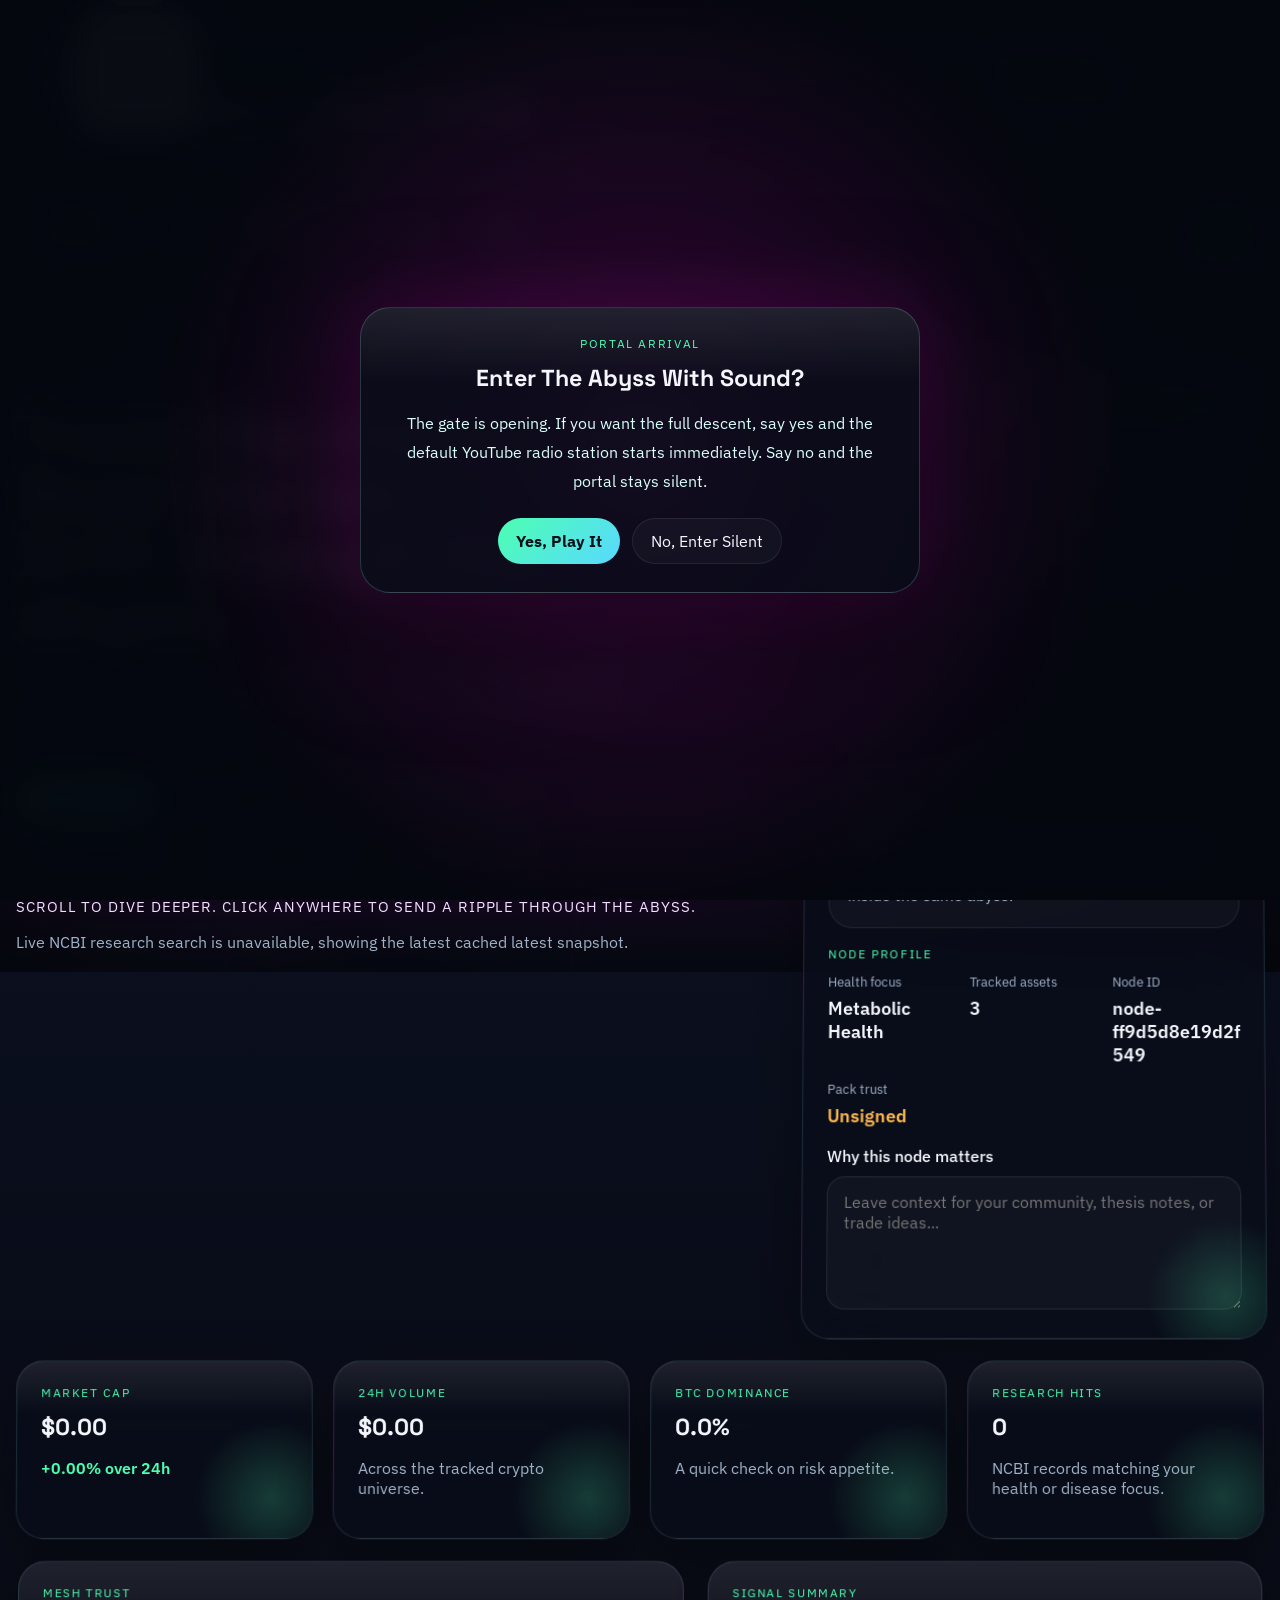
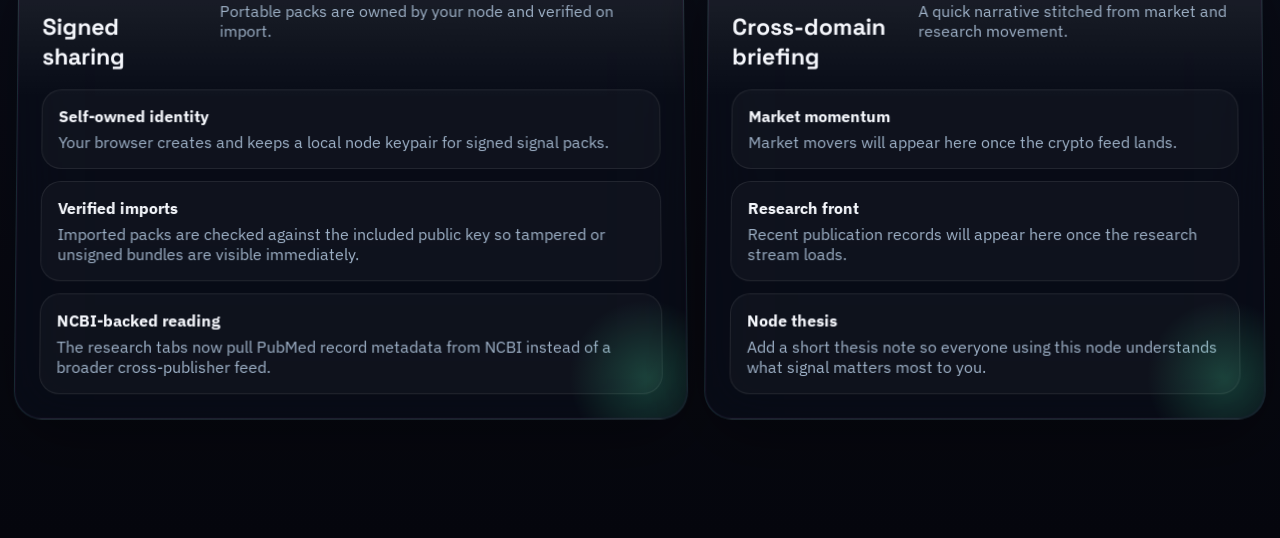
==== commit e10aad08: "Add files via upload" ====
--- a/index.html
+++ b/index.html
@@ -9,19 +9,21 @@
     />
     <meta name="theme-color" content="#08111f" />
     <title>Abyss Watchers | Signal Mesh</title>
-    <link rel="manifest" href="./manifest.json" />
+    <link rel="manifest" href="./manifest.json?v=20260410b" />
     <link rel="preconnect" href="https://fonts.googleapis.com" />
     <link rel="preconnect" href="https://fonts.gstatic.com" crossorigin />
     <link
       href="https://fonts.googleapis.com/css2?family=Space+Grotesk:wght@400;500;700&family=IBM+Plex+Sans:wght@400;500;600&display=swap"
       rel="stylesheet"
     />
-    <link rel="stylesheet" href="./styles.css" />
+    <link rel="stylesheet" href="./styles.css?v=20260410b" />
   </head>
   <body>
     <div id="abyssStage" class="abyss-stage" aria-hidden="true">
       <div class="abyss-stars"></div>
       <div class="abyss-grid-plane"></div>
+      <div class="reactive-orb"></div>
+      <div class="portal-sheen"></div>
       <div class="portal-beam"></div>
       <div class="portal-rings"></div>
       <div class="portal-iris"></div>
@@ -71,26 +73,45 @@
           alt="A fluffy black cat peeking out from the top of the website"
         />
       </div>
-      <header class="hero">
+      <header class="site-nav glass-card">
+        <div class="site-brand">
+          <img
+            class="site-logo"
+            src="./assets/abyss-watchers-logo.PNG"
+            alt="Abyss Watchers logo"
+          />
+          <div class="site-brand-copy">
+            <p class="eyebrow">Abyss Watchers</p>
+            <h1 class="site-title">Signal Mesh Portal</h1>
+            <p class="subtle-copy">Choose a realm instead of digging through one huge page.</p>
+          </div>
+        </div>
+        <div class="realm-nav" role="tablist" aria-label="Website realms">
+          <button class="realm-tab" type="button" role="tab" data-realm-target="portal" aria-selected="true">Portal</button>
+          <button class="realm-tab" type="button" role="tab" data-realm-target="crypto" aria-selected="false">Crypto</button>
+          <button class="realm-tab" type="button" role="tab" data-realm-target="research" aria-selected="false">Research</button>
+          <button class="realm-tab" type="button" role="tab" data-realm-target="caveman" aria-selected="false">Caveman</button>
+          <button class="realm-tab" type="button" role="tab" data-realm-target="radio" aria-selected="false">Radio</button>
+        </div>
+      </header>
+      <header class="hero" data-realm-pane="portal">
         <div class="hero-copy">
-          <p class="eyebrow">Local-first Signal Hub</p>
-          <h1>Track the chain. Read the lab. Share the signal.</h1>
+          <p class="eyebrow">Portal Realm</p>
+          <h2 class="hero-title">Track the chain. Read the lab. Drift through the abyss.</h2>
           <p class="hero-text">
-            Abyss Watchers blends crypto market data with recent scholarly
-            publication records so your community can monitor market movement,
-            scan new research activity, and share one signed portable signal
-            setup from a self-owned node identity.
+            Abyss Watchers now splits the experience into separate realms so crypto,
+            NCBI health research, the caveman cave, and radio each get their own
+            space instead of piling into one crowded screen.
           </p>
           <div class="hero-actions">
-            <button id="refreshAll" class="primary-button" type="button">
-              Refresh Mesh
-            </button>
+            <button id="refreshAll" class="primary-button" type="button">Refresh Mesh</button>
+            <button class="ghost-button" type="button" data-realm-target="crypto">Open Crypto Realm</button>
+            <button class="ghost-button" type="button" data-realm-target="research">Open Research Realm</button>
             <button id="openCavemanBot" class="ghost-button" type="button">
               Enter Caveman Cave
             </button>
-            <button id="sharePack" class="ghost-button" type="button">
-              Export Signal Pack
-            </button>
+            <button class="ghost-button" type="button" data-realm-target="radio">Open Radio Realm</button>
+            <button id="sharePack" class="ghost-button" type="button">Export Signal Pack</button>
             <label class="ghost-button import-button">
               Import Signal Pack
               <input id="importPack" type="file" accept="application/json" hidden />
@@ -147,7 +168,7 @@
       </header>
 
       <main class="dashboard">
-        <section class="control-strip glass-card">
+        <section class="control-strip glass-card" data-realm-pane="research">
           <div class="control-group">
             <label for="scienceQuery">Research query</label>
             <div class="search-row">
@@ -164,19 +185,15 @@
             <div id="topicChips" class="chip-row" role="tablist" aria-label="Health research topics"></div>
           </div>
           <div class="control-group">
-            <label for="assetInput">Watchlist asset</label>
-            <div class="search-row">
-              <input
-                id="assetInput"
-                type="text"
-                placeholder="bitcoin, ethereum, solana..."
-              />
-              <button id="addAsset" type="button">Add Asset</button>
+            <p>Quick move</p>
+            <div class="chip-row">
+              <button class="topic-chip" type="button" data-realm-target="portal">Back To Portal</button>
+              <button class="topic-chip" type="button" data-realm-target="crypto">Go To Crypto</button>
             </div>
           </div>
         </section>
 
-        <section class="overview-grid">
+        <section class="overview-grid" data-realm-pane="portal">
           <article class="glass-card overview-card">
             <p class="panel-label">Market Cap</p>
             <h2 id="globalMarketCap">$0</h2>
@@ -199,14 +216,28 @@
           </article>
         </section>
 
-        <section class="content-grid">
-          <article class="glass-card">
+        <section class="content-grid realm-switch-grid">
+          <article class="glass-card" data-realm-pane="crypto">
             <div class="section-heading">
               <div>
                 <p class="panel-label">Crypto Pulse</p>
                 <h2>Market board</h2>
               </div>
               <p class="subtle-copy">Live from public market feeds.</p>
+            </div>
+            <div class="realm-tools">
+              <div class="search-row">
+                <input
+                  id="assetInput"
+                  type="text"
+                  placeholder="bitcoin, ethereum, solana..."
+                />
+                <button id="addAsset" type="button">Add Asset</button>
+              </div>
+              <div class="chip-row">
+                <button class="topic-chip" type="button" data-realm-target="portal">Back To Portal</button>
+                <button class="topic-chip" type="button" data-realm-target="research">Go To Research</button>
+              </div>
             </div>
             <div class="tab-row" role="tablist" aria-label="Crypto views">
               <button
@@ -264,7 +295,7 @@
             </div>
           </article>
 
-          <article class="glass-card">
+          <article class="glass-card" data-realm-pane="research">
             <div class="section-heading">
               <div>
                 <p class="panel-label">Research Radar</p>
@@ -308,7 +339,7 @@
           </article>
         </section>
 
-        <section class="content-grid">
+        <section class="content-grid" data-realm-pane="portal">
           <article class="glass-card">
             <div class="section-heading">
               <div>
@@ -347,17 +378,27 @@
           </article>
         </section>
 
-        <section class="content-grid caveman-grid">
+        <section class="content-grid caveman-grid" data-realm-pane="caveman">
           <article id="cavemanSection" class="glass-card caveman-card">
             <div class="section-heading">
               <div>
                 <p class="panel-label">Primitive Relay</p>
-                <h2>Caveman Bot</h2>
+                <h2>Caveman Cave</h2>
               </div>
               <p class="subtle-copy">
                 Ask a question, get a ridiculous cave answer, then prep a caveman portrait email.
               </p>
             </div>
+            <div class="caveman-ai-bar">
+              <div>
+                <p class="panel-label">Local Brain</p>
+                <p id="cavemanAiStatus" class="subtle-copy">Checking local Ollama cave...</p>
+              </div>
+              <div class="radio-actions">
+                <button id="cavemanToggleAi" class="ghost-button" type="button">Use Ollama Brain</button>
+                <button id="cavemanRetryAi" class="ghost-button" type="button">Retry Brain Check</button>
+              </div>
+            </div>
             <div class="tab-row" role="tablist" aria-label="Caveman bot views">
               <button
                 class="section-tab"
@@ -377,7 +418,7 @@
                 data-tab-id="gift"
                 aria-selected="false"
               >
-                Gift Rite
+                Get Caveman Pic
               </button>
             </div>
 
@@ -490,7 +531,7 @@
           </article>
         </section>
 
-        <section class="content-grid">
+        <section class="content-grid" data-realm-pane="radio">
           <article class="glass-card radio-card">
             <div class="section-heading">
               <div>
@@ -509,10 +550,10 @@
 
             <div id="radioControls" class="radio-controls hidden">
               <div class="control-group">
-                <p>Quick artist fills</p>
+                <p>Quick fills</p>
                 <div class="chip-row">
-                  <button class="topic-chip" type="button" data-radio-fill="Lil Poppa mix">
-                    Lil Poppa
+                  <button class="topic-chip" type="button" data-radio-fill="Abyss auto radio">
+                    Default Station
                   </button>
                   <button class="topic-chip" type="button" data-radio-fill="Luhh Dyl mix">
                     Luhh Dyl
@@ -588,6 +629,6 @@
       <button class="topic-chip" type="button" role="tab" aria-selected="false"></button>
     </template>
 
-    <script src="./app.js" defer></script>
+    <script src="./app.js?v=20260410b" defer></script>
   </body>
 </html>
--- a/styles.css
+++ b/styles.css
@@ -20,6 +20,12 @@
   --scene-card-shift: 0px;
   --pulse-x: 50%;
   --pulse-y: 50%;
+  --pointer-x: 50%;
+  --pointer-y: 50%;
+  --pointer-tilt-x: 0deg;
+  --pointer-tilt-y: 0deg;
+  --realm-hue: 0deg;
+  --realm-saturation: 1;
   --realm-progress: 0;
   --portal-energy: 1;
 }
@@ -58,6 +64,26 @@
 
 body.scene-pulse::before {
   animation: pulse-wave 900ms ease-out forwards;
+}
+
+body[data-realm="crypto"] {
+  --realm-hue: 24deg;
+  --realm-saturation: 1.18;
+}
+
+body[data-realm="research"] {
+  --realm-hue: 110deg;
+  --realm-saturation: 1.08;
+}
+
+body[data-realm="caveman"] {
+  --realm-hue: -46deg;
+  --realm-saturation: 1.14;
+}
+
+body[data-realm="radio"] {
+  --realm-hue: 58deg;
+  --realm-saturation: 1.2;
 }
 
 .abyss-stage {
@@ -76,6 +102,8 @@
 .abyss-stars,
 .abyss-grid-plane,
 .abyss-vignette,
+.reactive-orb,
+.portal-sheen,
 .portal-beam,
 .portal-rings,
 .portal-iris,
@@ -110,11 +138,29 @@
   transform-origin: center;
 }
 
+.reactive-orb {
+  background:
+    radial-gradient(circle at var(--pointer-x) var(--pointer-y), rgba(255, 255, 255, 0.18), transparent 0),
+    radial-gradient(circle at 50% 50%, rgba(255, 0, 228, 0.08), transparent 38%);
+  mix-blend-mode: screen;
+  opacity: 0.95;
+  filter: hue-rotate(var(--realm-hue)) saturate(var(--realm-saturation));
+  animation: portal-orb-pulse 9s ease-in-out infinite;
+}
+
+.portal-sheen {
+  background:
+    linear-gradient(120deg, transparent 0%, rgba(255, 255, 255, 0.06) 42%, transparent 52%),
+    radial-gradient(circle at var(--pointer-x) var(--pointer-y), rgba(84, 255, 210, 0.16), transparent 26%);
+  opacity: 0.7;
+  transform: translate3d(calc(var(--scene-drift-x) * -0.22), calc(var(--scene-drift-y) * -0.22), 0);
+}
+
 .portal-beam {
   background:
     radial-gradient(circle at center, rgba(247, 76, 255, 0.28), transparent 18%),
     conic-gradient(from 0deg, rgba(84, 255, 210, 0.08), rgba(255, 0, 221, 0.2), rgba(84, 255, 210, 0.08));
-  filter: blur(18px) saturate(1.25);
+  filter: blur(18px) hue-rotate(var(--realm-hue)) saturate(calc(1.25 * var(--realm-saturation)));
   transform: scale(calc(0.94 + var(--realm-progress) * 0.12));
   opacity: calc(0.58 + var(--realm-progress) * 0.2);
 }
@@ -130,6 +176,8 @@
     0 0 120px rgba(255, 0, 221, 0.16);
   transform:
     translate3d(calc(var(--scene-drift-x) * 0.15), calc(var(--scene-drift-y) * 0.15), 0)
+    rotateX(var(--pointer-tilt-y))
+    rotateY(var(--pointer-tilt-x))
     scale(calc(0.92 + var(--realm-progress) * 0.18));
   animation: portal-ring-spin 16s linear infinite;
 }
@@ -145,6 +193,7 @@
   opacity: calc(0.72 + var(--realm-progress) * 0.2);
   transform:
     rotate(calc(var(--scene-rotate) * -1.8))
+    translate3d(calc(var(--scene-drift-x) * 0.2), calc(var(--scene-drift-y) * 0.2), 0)
     scale(calc(0.9 + var(--realm-progress) * 0.24));
   animation: portal-iris-breathe 5.8s ease-in-out infinite;
 }
@@ -162,9 +211,17 @@
 .abyss-logo-core {
   transform:
     translate(-50%, -48%)
+    translate3d(calc(var(--scene-drift-x) * 0.28), calc(var(--scene-drift-y) * 0.28), 0)
     rotate(var(--scene-rotate))
+    rotateX(var(--pointer-tilt-y))
+    rotateY(var(--pointer-tilt-x))
     scale(calc(1 + (var(--scene-zoom) - 1) * 1.15));
-  filter: saturate(1.24) contrast(1.18) brightness(0.96) drop-shadow(0 0 66px rgba(255, 0, 225, 0.48));
+  filter:
+    hue-rotate(var(--realm-hue))
+    saturate(calc(1.24 * var(--realm-saturation)))
+    contrast(1.18)
+    brightness(0.96)
+    drop-shadow(0 0 66px rgba(255, 0, 225, 0.48));
   opacity: 0.96;
 }
 
@@ -224,15 +281,83 @@
   padding: 32px 0 120px;
 }
 
+.site-nav {
+  display: grid;
+  gap: 18px;
+  margin-bottom: 22px;
+}
+
+.site-brand {
+  display: flex;
+  align-items: center;
+  gap: 18px;
+  flex-wrap: wrap;
+}
+
+.site-logo {
+  width: clamp(88px, 10vw, 132px);
+  aspect-ratio: 1 / 1;
+  object-fit: cover;
+  border-radius: 26px;
+  border: 1px solid rgba(255, 255, 255, 0.14);
+  box-shadow: 0 24px 60px rgba(0, 0, 0, 0.32);
+}
+
+.site-brand-copy {
+  display: grid;
+  gap: 6px;
+}
+
+.site-title {
+  margin: 0;
+  font-size: clamp(2rem, 3vw, 3rem);
+  line-height: 0.96;
+}
+
+.realm-nav {
+  display: flex;
+  gap: 10px;
+  flex-wrap: wrap;
+}
+
+.realm-tab {
+  border-radius: 999px;
+  padding: 12px 18px;
+  background: rgba(255, 255, 255, 0.04);
+  color: var(--text);
+  border: 1px solid rgba(255, 255, 255, 0.1);
+  transition:
+    transform 180ms ease,
+    border-color 180ms ease,
+    background 180ms ease,
+    box-shadow 180ms ease;
+}
+
+.realm-tab[aria-selected="true"] {
+  background: linear-gradient(135deg, rgba(84, 255, 210, 0.22), rgba(255, 0, 225, 0.2));
+  border-color: rgba(84, 255, 210, 0.45);
+  box-shadow: 0 0 32px rgba(255, 0, 225, 0.16);
+}
+
+.realm-switch-grid {
+  align-items: start;
+}
+
+.realm-tools {
+  display: grid;
+  gap: 14px;
+  margin-bottom: 18px;
+}
+
 .secret-cat {
   position: fixed;
-  top: -8px;
+  top: 8px;
   left: clamp(20px, 6vw, 92px);
   z-index: 4;
   display: grid;
   justify-items: center;
   gap: 8px;
-  transform: translateY(-58%);
+  transform: translateY(-22%);
   transition: transform 220ms ease;
 }
 
@@ -411,6 +536,12 @@
   font-size: clamp(1.45rem, 1.8vw, 2rem);
 }
 
+.hero-title {
+  max-width: 13ch;
+  font-size: clamp(3rem, 5vw, 5.2rem);
+  line-height: 0.94;
+}
+
 .hero-text,
 .subtle-copy,
 .status-message,
@@ -587,6 +718,15 @@
   position: relative;
 }
 
+.realm-switch-grid {
+  display: none;
+}
+
+body[data-realm="crypto"] .realm-switch-grid,
+body[data-realm="research"] .realm-switch-grid {
+  display: grid;
+}
+
 .control-strip {
   display: grid;
   grid-template-columns: repeat(3, minmax(0, 1fr));
@@ -903,6 +1043,17 @@
   gap: 18px;
 }
 
+.caveman-ai-bar {
+  display: flex;
+  align-items: center;
+  justify-content: space-between;
+  gap: 16px;
+  padding: 14px 16px;
+  border-radius: 20px;
+  background: rgba(255, 255, 255, 0.04);
+  border: 1px solid rgba(255, 255, 255, 0.08);
+}
+
 .caveman-chat-layout,
 .caveman-gift-grid {
   display: grid;
@@ -1068,6 +1219,19 @@
 
   50% {
     filter: blur(4px) brightness(1.2);
+  }
+}
+
+@keyframes portal-orb-pulse {
+  0%,
+  100% {
+    opacity: 0.76;
+    transform: scale(1);
+  }
+
+  50% {
+    opacity: 1;
+    transform: scale(1.04);
   }
 }
 
@@ -1089,6 +1253,10 @@
     grid-template-columns: 1fr;
   }
 
+  .site-brand {
+    align-items: flex-start;
+  }
+
   .hero-copy {
     padding-top: 0;
   }
@@ -1139,14 +1307,18 @@
   .node-profile,
   .radio-actions,
   .welcome-actions,
-  .radio-console-copy {
+  .radio-console-copy,
+  .caveman-ai-bar,
+  .realm-nav,
+  .site-brand {
     flex-direction: column;
     grid-template-columns: 1fr;
   }
 
   .search-row button,
   .primary-button,
-  .ghost-button {
+  .ghost-button,
+  .realm-tab {
     width: 100%;
   }
 
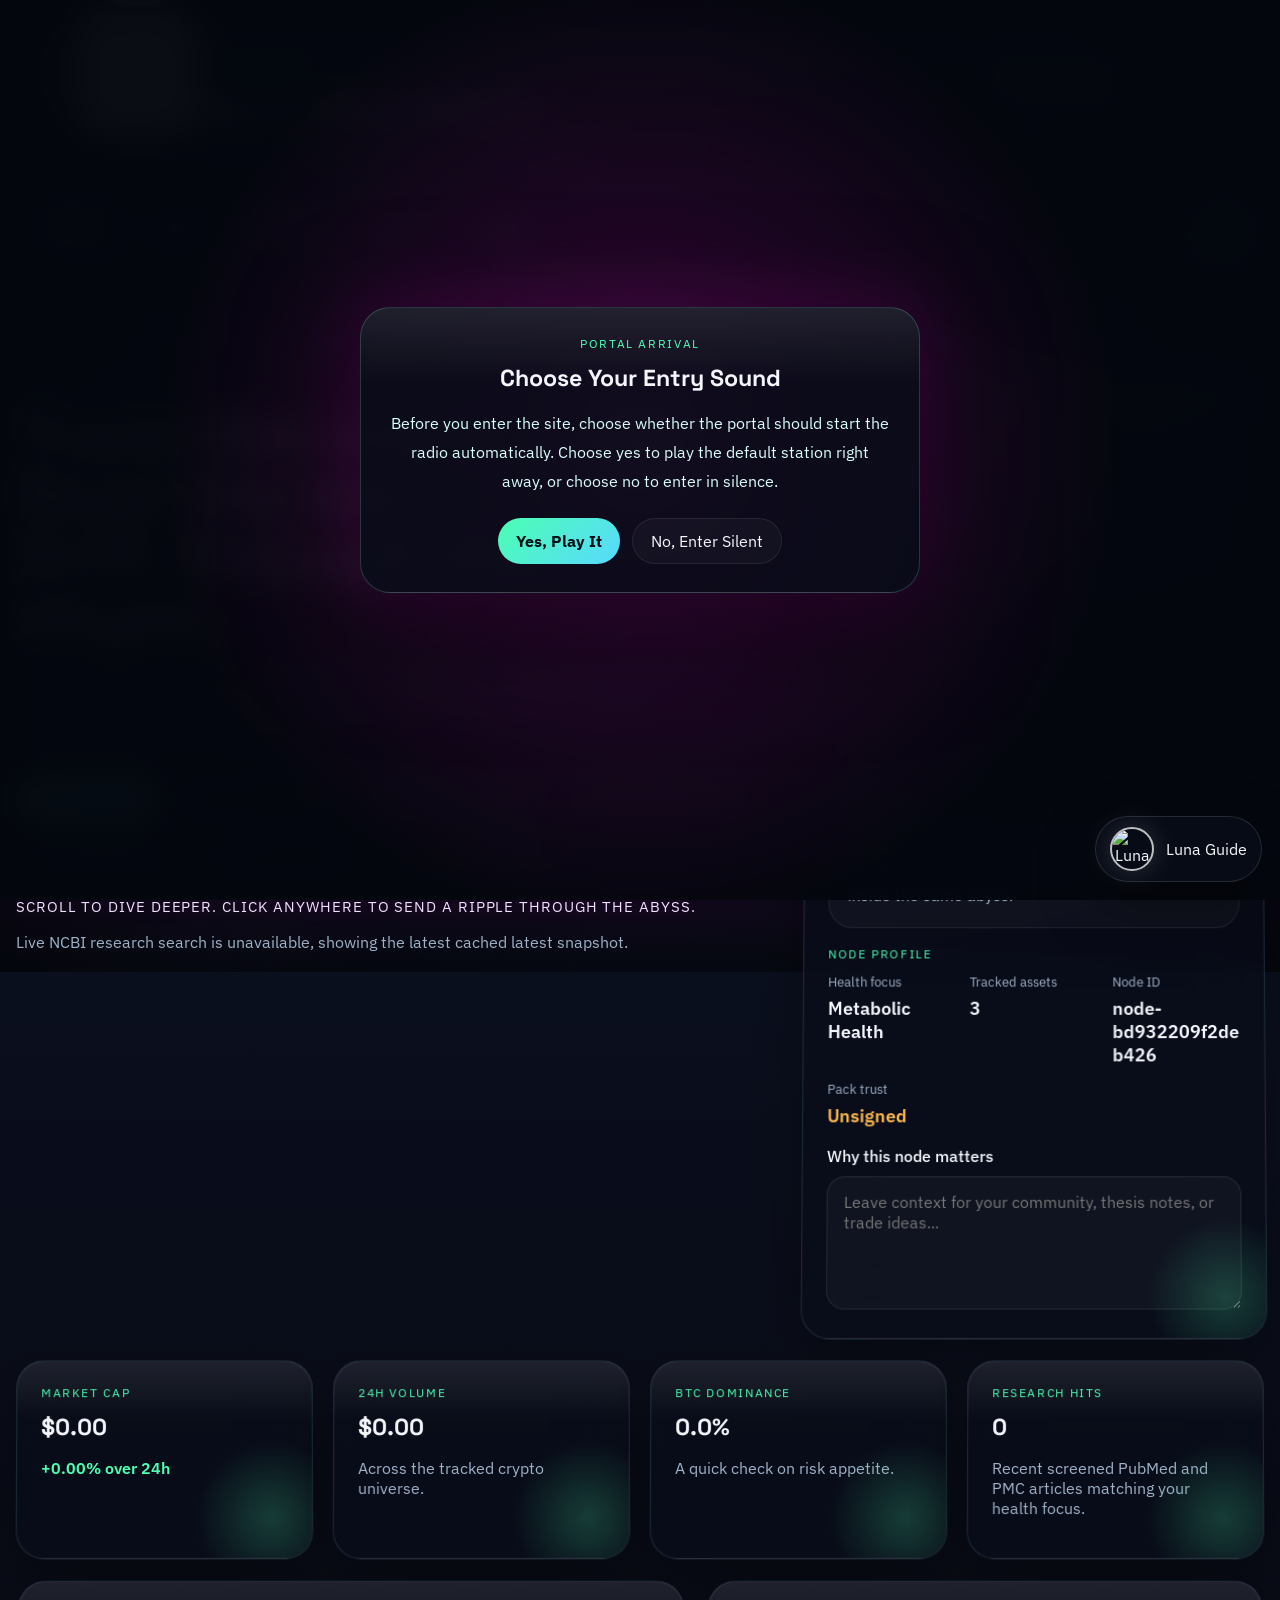
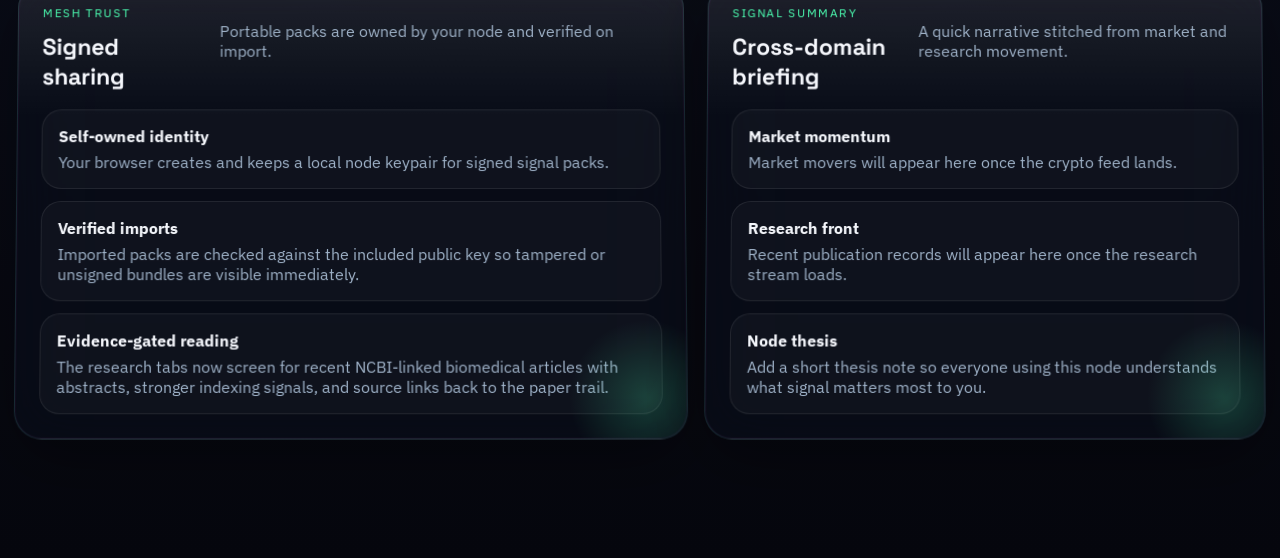
==== commit 9c7393bd: "Add files via upload" ====
--- a/index.html
+++ b/index.html
@@ -9,16 +9,16 @@
     />
     <meta name="theme-color" content="#08111f" />
     <title>Abyss Watchers | Signal Mesh</title>
-    <link rel="manifest" href="./manifest.json?v=20260410b" />
+    <link rel="manifest" href="./manifest.json?v=20260410e" />
     <link rel="preconnect" href="https://fonts.googleapis.com" />
     <link rel="preconnect" href="https://fonts.gstatic.com" crossorigin />
     <link
       href="https://fonts.googleapis.com/css2?family=Space+Grotesk:wght@400;500;700&family=IBM+Plex+Sans:wght@400;500;600&display=swap"
       rel="stylesheet"
     />
-    <link rel="stylesheet" href="./styles.css?v=20260410b" />
+    <link rel="stylesheet" href="./styles.css?v=20260410e" />
   </head>
-  <body>
+  <body data-default-realm="portal">
     <div id="abyssStage" class="abyss-stage" aria-hidden="true">
       <div class="abyss-stars"></div>
       <div class="abyss-grid-plane"></div>
@@ -29,12 +29,12 @@
       <div class="portal-iris"></div>
       <img
         class="abyss-logo-layer abyss-logo-echo"
-        src="./assets/abyss-watchers-logo.PNG"
+        src="./assets/abyss-watchers-logo-main.png?v=20260410e"
         alt=""
       />
       <img
         class="abyss-logo-layer abyss-logo-core"
-        src="./assets/abyss-watchers-logo.PNG"
+        src="./assets/abyss-watchers-logo-main.png?v=20260410e"
         alt=""
       />
       <div class="portal-core-glow"></div>
@@ -48,14 +48,14 @@
       </div>
       <p id="realmDepthValue" class="realm-depth-value">0% depth</p>
     </div>
-    <div id="radioWelcomeModal" class="welcome-modal hidden" role="dialog" aria-modal="true" aria-labelledby="radioWelcomeTitle">
+    <div id="radioWelcomeModal" class="welcome-modal" role="dialog" aria-modal="true" aria-labelledby="radioWelcomeTitle">
       <div class="welcome-modal-backdrop"></div>
       <div class="welcome-modal-card">
         <p class="panel-label">Portal Arrival</p>
-        <h2 id="radioWelcomeTitle">Enter The Abyss With Sound?</h2>
+        <h2 id="radioWelcomeTitle">Choose Your Entry Sound</h2>
         <p class="welcome-copy">
-          The gate is opening. If you want the full descent, say yes and the default YouTube radio station starts immediately.
-          Say no and the portal stays silent.
+          Before you enter the site, choose whether the portal should start the radio automatically.
+          Choose yes to play the default station right away, or choose no to enter in silence.
         </p>
         <div class="welcome-actions">
           <button id="acceptRadio" class="primary-button" type="button">Yes, Play It</button>
@@ -69,7 +69,7 @@
         <div class="secret-cat-bubble">purr</div>
         <img
           class="secret-cat-image"
-          src="./assets/luna.jpeg"
+          src="./assets/luna.jpeg?v=20260410e"
           alt="A fluffy black cat peeking out from the top of the website"
         />
       </div>
@@ -77,7 +77,7 @@
         <div class="site-brand">
           <img
             class="site-logo"
-            src="./assets/abyss-watchers-logo.PNG"
+            src="./assets/abyss-watchers-logo-main.png?v=20260410e"
             alt="Abyss Watchers logo"
           />
           <div class="site-brand-copy">
@@ -87,11 +87,11 @@
           </div>
         </div>
         <div class="realm-nav" role="tablist" aria-label="Website realms">
-          <button class="realm-tab" type="button" role="tab" data-realm-target="portal" aria-selected="true">Portal</button>
-          <button class="realm-tab" type="button" role="tab" data-realm-target="crypto" aria-selected="false">Crypto</button>
-          <button class="realm-tab" type="button" role="tab" data-realm-target="research" aria-selected="false">Research</button>
-          <button class="realm-tab" type="button" role="tab" data-realm-target="caveman" aria-selected="false">Caveman</button>
-          <button class="realm-tab" type="button" role="tab" data-realm-target="radio" aria-selected="false">Radio</button>
+          <a class="realm-tab" role="tab" data-realm-target="portal" aria-selected="true" href="./index.html">Portal</a>
+          <a class="realm-tab" role="tab" data-realm-target="crypto" aria-selected="false" href="./crypto.html">Crypto</a>
+          <a class="realm-tab" role="tab" data-realm-target="research" aria-selected="false" href="./research.html">Research</a>
+          <a class="realm-tab" role="tab" data-realm-target="caveman" aria-selected="false" href="./caveman.html">Caveman</a>
+          <a class="realm-tab" role="tab" data-realm-target="radio" aria-selected="false" href="./radio.html">Radio</a>
         </div>
       </header>
       <header class="hero" data-realm-pane="portal">
@@ -100,17 +100,17 @@
           <h2 class="hero-title">Track the chain. Read the lab. Drift through the abyss.</h2>
           <p class="hero-text">
             Abyss Watchers now splits the experience into separate realms so crypto,
-            NCBI health research, the caveman cave, and radio each get their own
+            screened health research, the caveman cave, and radio each get their own
             space instead of piling into one crowded screen.
           </p>
           <div class="hero-actions">
             <button id="refreshAll" class="primary-button" type="button">Refresh Mesh</button>
-            <button class="ghost-button" type="button" data-realm-target="crypto">Open Crypto Realm</button>
-            <button class="ghost-button" type="button" data-realm-target="research">Open Research Realm</button>
-            <button id="openCavemanBot" class="ghost-button" type="button">
+                <a class="ghost-button nav-link-button" href="./crypto.html">Open Crypto Realm</a>
+                <a class="ghost-button nav-link-button" href="./research.html">Open Research Realm</a>
+            <a id="openCavemanBot" class="ghost-button nav-link-button" href="./caveman.html">
               Enter Caveman Cave
-            </button>
-            <button class="ghost-button" type="button" data-realm-target="radio">Open Radio Realm</button>
+            </a>
+            <a class="ghost-button nav-link-button" href="./radio.html">Open Radio Realm</a>
             <button id="sharePack" class="ghost-button" type="button">Export Signal Pack</button>
             <label class="ghost-button import-button">
               Import Signal Pack
@@ -126,7 +126,7 @@
           <div class="hero-art-shell">
             <img
               class="hero-art"
-              src="./assets/abyss-watchers-logo.PNG"
+              src="./assets/abyss-watchers-logo-main.png?v=20260410e"
               alt="Abyss Watchers portal artwork"
             />
             <div class="hero-art-copy">
@@ -212,7 +212,7 @@
           <article class="glass-card overview-card">
             <p class="panel-label">Research Hits</p>
             <h2 id="paperCount">0</h2>
-            <p class="subtle-copy">NCBI records matching your health or disease focus.</p>
+            <p class="subtle-copy">Recent screened PubMed and PMC articles matching your health focus.</p>
           </article>
         </section>
 
@@ -299,9 +299,9 @@
             <div class="section-heading">
               <div>
                 <p class="panel-label">Research Radar</p>
-                <h2>NCBI research records</h2>
-              </div>
-              <p class="subtle-copy">PubMed records from NCBI, with tabs for latest items, reviews, and clinical studies.</p>
+                <h2>Screened health research</h2>
+              </div>
+              <p class="subtle-copy">Recent biomedical records that clear the site's evidence gate, with tabs for latest studies, reviews, and clinical trials.</p>
             </div>
             <div class="tab-row" role="tablist" aria-label="Research views">
               <button
@@ -360,8 +360,8 @@
                 <p>Imported packs are checked against the included public key so tampered or unsigned bundles are visible immediately.</p>
               </article>
               <article class="summary-point">
-                <h3>NCBI-backed reading</h3>
-                <p>The research tabs now pull PubMed record metadata from NCBI instead of a broader cross-publisher feed.</p>
+                <h3>Evidence-gated reading</h3>
+                <p>The research tabs now screen for recent NCBI-linked biomedical articles with abstracts, stronger indexing signals, and source links back to the paper trail.</p>
               </article>
             </div>
           </article>
@@ -427,7 +427,7 @@
                 <aside class="caveman-portrait-shell">
                   <img
                     class="caveman-portrait"
-                    src="./assets/caveman.webp"
+                    src="./assets/caveman.webp?v=20260410e"
                     alt="Humorous caveman portrait"
                   />
                   <p class="caveman-caption">
@@ -481,7 +481,7 @@
                 <div class="caveman-mail-card">
                   <img
                     class="caveman-mail-preview"
-                    src="./assets/caveman.webp"
+                    src="./assets/caveman.webp?v=20260410e"
                     alt="Caveman portrait preview"
                   />
                   <div class="radio-actions">
@@ -491,7 +491,7 @@
                     <a
                       id="cavemanOpenPortrait"
                       class="ghost-button caveman-link-button"
-                      href="./assets/caveman.webp"
+                      href="./assets/caveman.webp?v=20260410e"
                       target="_blank"
                       rel="noreferrer"
                     >
@@ -613,7 +613,7 @@
               </article>
               <article class="summary-point">
                 <h3>Source accuracy</h3>
-                <p>Crypto data comes from CoinGecko and research results come from NCBI PubMed records, which surface legitimate indexed articles but do not replace scientific review.</p>
+                <p>Crypto data comes from CoinGecko and research results come from screened PubMed and PMC-linked journal records. This improves source quality, but it is not a substitute for reading the paper or for medical advice.</p>
               </article>
               <article class="summary-point">
                 <h3>Autoplay caveat</h3>
@@ -629,6 +629,29 @@
       <button class="topic-chip" type="button" role="tab" aria-selected="false"></button>
     </template>
 
-    <script src="./app.js?v=20260410b" defer></script>
+    <aside class="luna-guide">
+      <button id="lunaToggle" class="luna-toggle" type="button" aria-expanded="false">
+          <img class="luna-avatar" src="./assets/luna.jpeg?v=20260410e" alt="Luna the helper cat" />
+        <span>Luna Guide</span>
+      </button>
+      <section id="lunaPanel" class="luna-panel hidden" aria-label="Luna helper guide">
+        <div class="luna-panel-header">
+          <img class="luna-avatar luna-avatar-large" src="./assets/luna.jpeg?v=20260410e" alt="Luna the helper cat" />
+          <div>
+            <p class="panel-label">Helper AI</p>
+            <h2>Luna Guide</h2>
+            <p id="lunaContext" class="subtle-copy">Luna is watching the portal.</p>
+          </div>
+        </div>
+        <div id="lunaTranscript" class="luna-transcript" aria-live="polite"></div>
+        <div id="lunaFaqChips" class="chip-row luna-faqs"></div>
+        <div class="search-row">
+          <input id="lunaInput" type="text" placeholder="Ask Luna where things are..." />
+          <button id="lunaSend" type="button">Ask Luna</button>
+        </div>
+      </section>
+    </aside>
+
+    <script src="./app.js?v=20260410e" defer></script>
   </body>
 </html>
--- a/styles.css
+++ b/styles.css
@@ -86,6 +86,11 @@
   --realm-saturation: 1.2;
 }
 
+body[data-default-realm="radio"] {
+  --text: #fff3eb;
+  --muted: #ffd7c0;
+}
+
 .abyss-stage {
   position: fixed;
   inset: -8vh -6vw;
@@ -281,10 +286,184 @@
   padding: 32px 0 120px;
 }
 
+.radio-wall {
+  position: fixed;
+  inset: 0;
+  z-index: 0;
+  pointer-events: none;
+  overflow: hidden;
+  background:
+    linear-gradient(180deg, rgba(8, 6, 10, 0.12), rgba(8, 6, 10, 0.56)),
+    radial-gradient(circle at 18% 24%, rgba(255, 112, 77, 0.12), transparent 30%),
+    radial-gradient(circle at 82% 18%, rgba(47, 209, 255, 0.11), transparent 28%),
+    linear-gradient(90deg, rgba(255, 255, 255, 0.04) 1px, transparent 1px),
+    linear-gradient(rgba(255, 255, 255, 0.03) 1px, transparent 1px),
+    linear-gradient(180deg, #271813 0%, #342019 28%, #23130f 100%);
+  background-size: auto, auto, auto, 92px 42px, 92px 42px, auto;
+  background-position: center, center, center, 0 0, 0 0, center;
+}
+
+.radio-wall-wash {
+  position: absolute;
+  inset: 0;
+  background:
+    radial-gradient(circle at 50% 44%, rgba(255, 111, 0, 0.08), transparent 28%),
+    radial-gradient(circle at 30% 72%, rgba(255, 0, 132, 0.09), transparent 22%),
+    radial-gradient(circle at 74% 66%, rgba(0, 229, 255, 0.08), transparent 24%);
+  mix-blend-mode: screen;
+}
+
+.graffiti-cluster {
+  position: absolute;
+  display: grid;
+  gap: 20px;
+  opacity: 0.92;
+  filter: drop-shadow(0 10px 28px rgba(0, 0, 0, 0.42));
+}
+
+.graffiti-cluster-left {
+  top: 14vh;
+  left: 5vw;
+  transform: rotate(-12deg);
+}
+
+.graffiti-cluster-right {
+  top: 22vh;
+  right: 5vw;
+  justify-items: end;
+  transform: rotate(9deg);
+}
+
+.graffiti-tag {
+  display: inline-block;
+  padding: 10px 16px;
+  border-radius: 18px;
+  border: 2px solid rgba(255, 255, 255, 0.14);
+  font-family: "Space Grotesk", sans-serif;
+  font-size: clamp(1rem, 1.7vw, 1.6rem);
+  font-weight: 700;
+  letter-spacing: 0.16em;
+  text-transform: uppercase;
+  backdrop-filter: blur(3px);
+  box-shadow:
+    0 14px 28px rgba(0, 0, 0, 0.24),
+    inset 0 0 0 1px rgba(255, 255, 255, 0.04);
+}
+
+.graffiti-tag-hot {
+  color: #ffd4c0;
+  background: rgba(255, 88, 47, 0.18);
+  text-shadow:
+    0 0 12px rgba(255, 92, 51, 0.8),
+    0 0 26px rgba(255, 140, 78, 0.4);
+}
+
+.graffiti-tag-cyan {
+  color: #d8ffff;
+  background: rgba(41, 196, 255, 0.15);
+  text-shadow:
+    0 0 12px rgba(41, 196, 255, 0.84),
+    0 0 26px rgba(120, 255, 247, 0.38);
+}
+
+.graffiti-tag-lime {
+  color: #f3ffe2;
+  background: rgba(144, 255, 77, 0.14);
+  text-shadow:
+    0 0 12px rgba(156, 255, 91, 0.82),
+    0 0 24px rgba(212, 255, 111, 0.34);
+}
+
+.graffiti-tag-pink {
+  color: #ffe0f7;
+  background: rgba(255, 0, 144, 0.14);
+  text-shadow:
+    0 0 12px rgba(255, 0, 144, 0.84),
+    0 0 24px rgba(255, 111, 206, 0.34);
+}
+
+.graffiti-sigil {
+  position: absolute;
+  border-radius: 50%;
+  border: 2px dashed rgba(255, 255, 255, 0.1);
+  mix-blend-mode: screen;
+  opacity: 0.66;
+}
+
+.graffiti-sigil-a {
+  width: 260px;
+  height: 260px;
+  left: 9vw;
+  bottom: 12vh;
+  background:
+    radial-gradient(circle, rgba(255, 78, 31, 0.12), transparent 58%),
+    conic-gradient(from 90deg, rgba(255, 0, 153, 0.22), rgba(255, 255, 255, 0.02), rgba(0, 229, 255, 0.2), rgba(255, 0, 153, 0.22));
+  filter: blur(1px);
+}
+
+.graffiti-sigil-b {
+  width: 340px;
+  height: 340px;
+  right: 10vw;
+  bottom: 8vh;
+  background:
+    radial-gradient(circle, rgba(0, 229, 255, 0.12), transparent 54%),
+    conic-gradient(from 180deg, rgba(144, 255, 77, 0.22), rgba(255, 255, 255, 0.02), rgba(255, 86, 47, 0.22), rgba(144, 255, 77, 0.22));
+  filter: blur(2px);
+}
+
 .site-nav {
   display: grid;
   gap: 18px;
   margin-bottom: 22px;
+}
+
+body[data-default-realm="radio"] .background-grid {
+  opacity: 0.2;
+  mask-image: radial-gradient(circle at center, black 28%, transparent 88%);
+}
+
+body[data-default-realm="radio"] .abyss-stage {
+  opacity: 0.26;
+  filter: saturate(0.84) blur(0.4px);
+}
+
+body[data-default-realm="radio"] .site-nav,
+body[data-default-realm="radio"] .glass-card,
+body[data-default-realm="radio"] .hero-panel {
+  background:
+    linear-gradient(180deg, rgba(42, 23, 17, 0.88), rgba(17, 10, 12, 0.88)),
+    rgba(255, 255, 255, 0.02);
+  border-color: rgba(255, 178, 129, 0.18);
+  box-shadow:
+    0 28px 72px rgba(0, 0, 0, 0.42),
+    inset 0 0 0 1px rgba(255, 255, 255, 0.03);
+}
+
+body[data-default-realm="radio"] .hero-panel::after,
+body[data-default-realm="radio"] .glass-card::after {
+  background: radial-gradient(circle, rgba(255, 120, 58, 0.22), transparent 68%);
+}
+
+body[data-default-realm="radio"] .realm-tab[aria-selected="true"] {
+  background: linear-gradient(135deg, rgba(255, 98, 0, 0.28), rgba(255, 0, 149, 0.24));
+  border-color: rgba(255, 186, 136, 0.3);
+}
+
+body[data-default-realm="radio"] .radio-card {
+  border-color: rgba(255, 155, 94, 0.26);
+}
+
+body[data-default-realm="radio"] .radio-player-shell {
+  border-color: rgba(255, 173, 135, 0.16);
+  background:
+    linear-gradient(145deg, rgba(255, 103, 44, 0.16), rgba(255, 0, 153, 0.12)),
+    rgba(255, 255, 255, 0.02);
+}
+
+body[data-default-realm="radio"] .panel-label,
+body[data-default-realm="radio"] .eyebrow {
+  color: #ffcfaa;
 }
 
 .site-brand {
@@ -326,6 +505,10 @@
   background: rgba(255, 255, 255, 0.04);
   color: var(--text);
   border: 1px solid rgba(255, 255, 255, 0.1);
+  text-decoration: none;
+  display: inline-flex;
+  align-items: center;
+  justify-content: center;
   transition:
     transform 180ms ease,
     border-color 180ms ease,
@@ -347,6 +530,114 @@
   display: grid;
   gap: 14px;
   margin-bottom: 18px;
+}
+
+.nav-link-button {
+  text-decoration: none;
+  display: inline-flex;
+  align-items: center;
+  justify-content: center;
+}
+
+.luna-guide {
+  position: fixed;
+  right: 18px;
+  bottom: 18px;
+  z-index: 6;
+  display: grid;
+  justify-items: end;
+  gap: 12px;
+}
+
+.luna-toggle {
+  display: inline-flex;
+  align-items: center;
+  gap: 12px;
+  padding: 10px 14px;
+  border-radius: 999px;
+  background: rgba(8, 12, 23, 0.92);
+  color: var(--text);
+  border: 1px solid rgba(255, 255, 255, 0.12);
+  box-shadow: 0 24px 60px rgba(0, 0, 0, 0.34);
+}
+
+.luna-avatar {
+  width: 44px;
+  height: 44px;
+  object-fit: cover;
+  border-radius: 50%;
+  border: 2px solid rgba(255, 255, 255, 0.74);
+  box-shadow: 0 0 28px rgba(255, 255, 255, 0.16);
+}
+
+.luna-avatar-large {
+  width: 72px;
+  height: 72px;
+}
+
+.luna-panel {
+  width: min(420px, calc(100vw - 28px));
+  padding: 18px;
+  border-radius: 26px;
+  background:
+    linear-gradient(180deg, rgba(255, 255, 255, 0.08), transparent 26%),
+    rgba(7, 11, 21, 0.96);
+  border: 1px solid rgba(255, 255, 255, 0.12);
+  box-shadow: 0 28px 90px rgba(0, 0, 0, 0.42);
+  display: grid;
+  gap: 14px;
+}
+
+.luna-panel-header {
+  display: grid;
+  grid-template-columns: auto 1fr;
+  gap: 14px;
+  align-items: center;
+}
+
+.luna-transcript {
+  min-height: 220px;
+  max-height: 320px;
+  overflow: auto;
+  padding: 14px;
+  border-radius: 20px;
+  border: 1px solid rgba(255, 255, 255, 0.08);
+  background: rgba(255, 255, 255, 0.03);
+  display: grid;
+  gap: 10px;
+}
+
+.luna-bubble {
+  max-width: 92%;
+  padding: 12px 14px;
+  border-radius: 18px;
+  border: 1px solid rgba(255, 255, 255, 0.08);
+}
+
+.luna-bubble p {
+  margin: 0;
+  line-height: 1.6;
+}
+
+.luna-bubble-bot {
+  background: rgba(255, 255, 255, 0.04);
+}
+
+.luna-bubble-user {
+  margin-left: auto;
+  background: linear-gradient(145deg, rgba(255, 214, 235, 0.18), rgba(255, 255, 255, 0.08));
+}
+
+.luna-speaker {
+  margin-bottom: 6px !important;
+  font-size: 0.72rem;
+  letter-spacing: 0.12em;
+  text-transform: uppercase;
+  color: #ffdff1;
+}
+
+.luna-faqs {
+  align-items: stretch;
 }
 
 .secret-cat {
@@ -934,6 +1225,26 @@
   align-items: center;
 }
 
+.evidence-row {
+  display: flex;
+  gap: 8px;
+  flex-wrap: wrap;
+  margin: 14px 0;
+}
+
+.evidence-chip {
+  display: inline-flex;
+  align-items: center;
+  padding: 7px 11px;
+  border-radius: 999px;
+  border: 1px solid rgba(132, 255, 225, 0.2);
+  background: rgba(84, 255, 210, 0.08);
+  color: #d9fff4;
+  font-size: 0.76rem;
+  letter-spacing: 0.04em;
+  text-transform: uppercase;
+}
+
 .paper-preview-button {
   padding: 10px 14px;
 }
@@ -1315,11 +1626,22 @@
     grid-template-columns: 1fr;
   }
 
+  .luna-guide {
+    right: 12px;
+    left: 12px;
+    justify-items: stretch;
+  }
+
   .search-row button,
   .primary-button,
   .ghost-button,
   .realm-tab {
     width: 100%;
+  }
+
+  .luna-toggle {
+    width: 100%;
+    justify-content: center;
   }
 
   .secret-cat {
